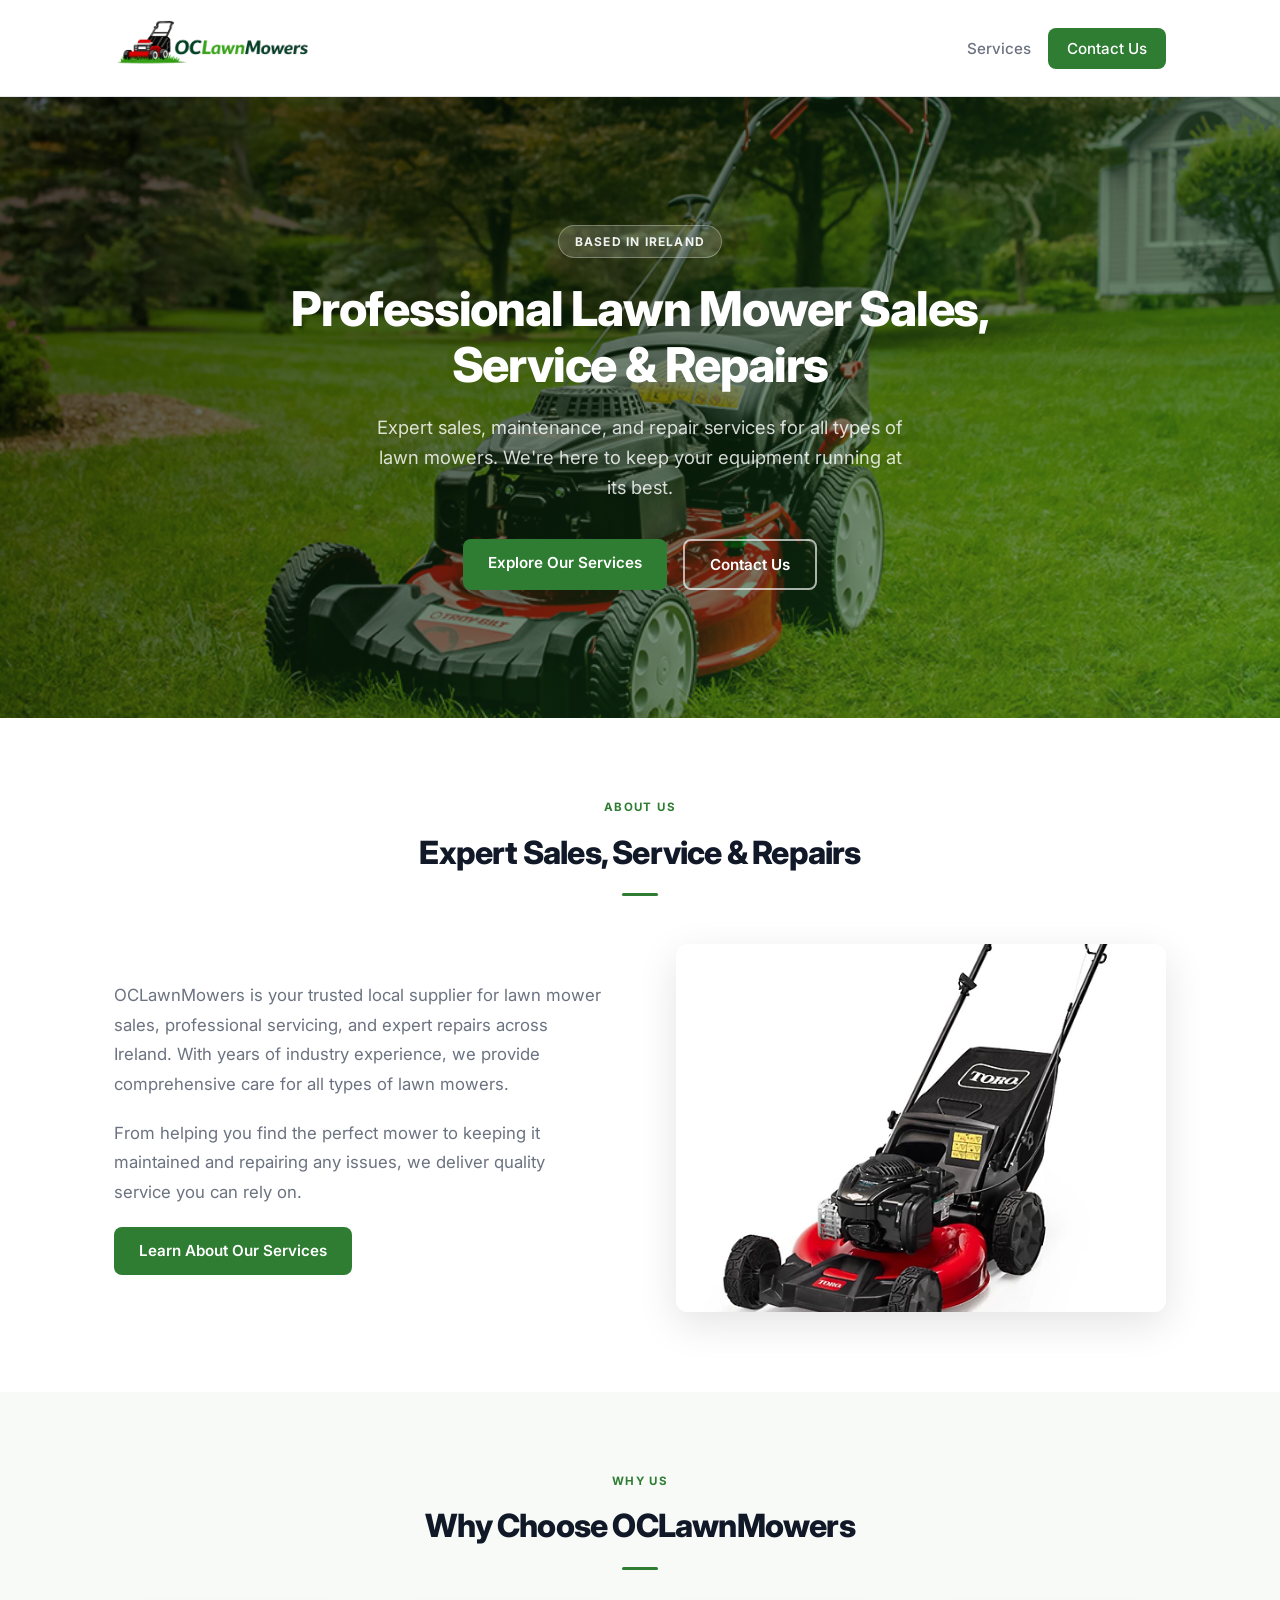
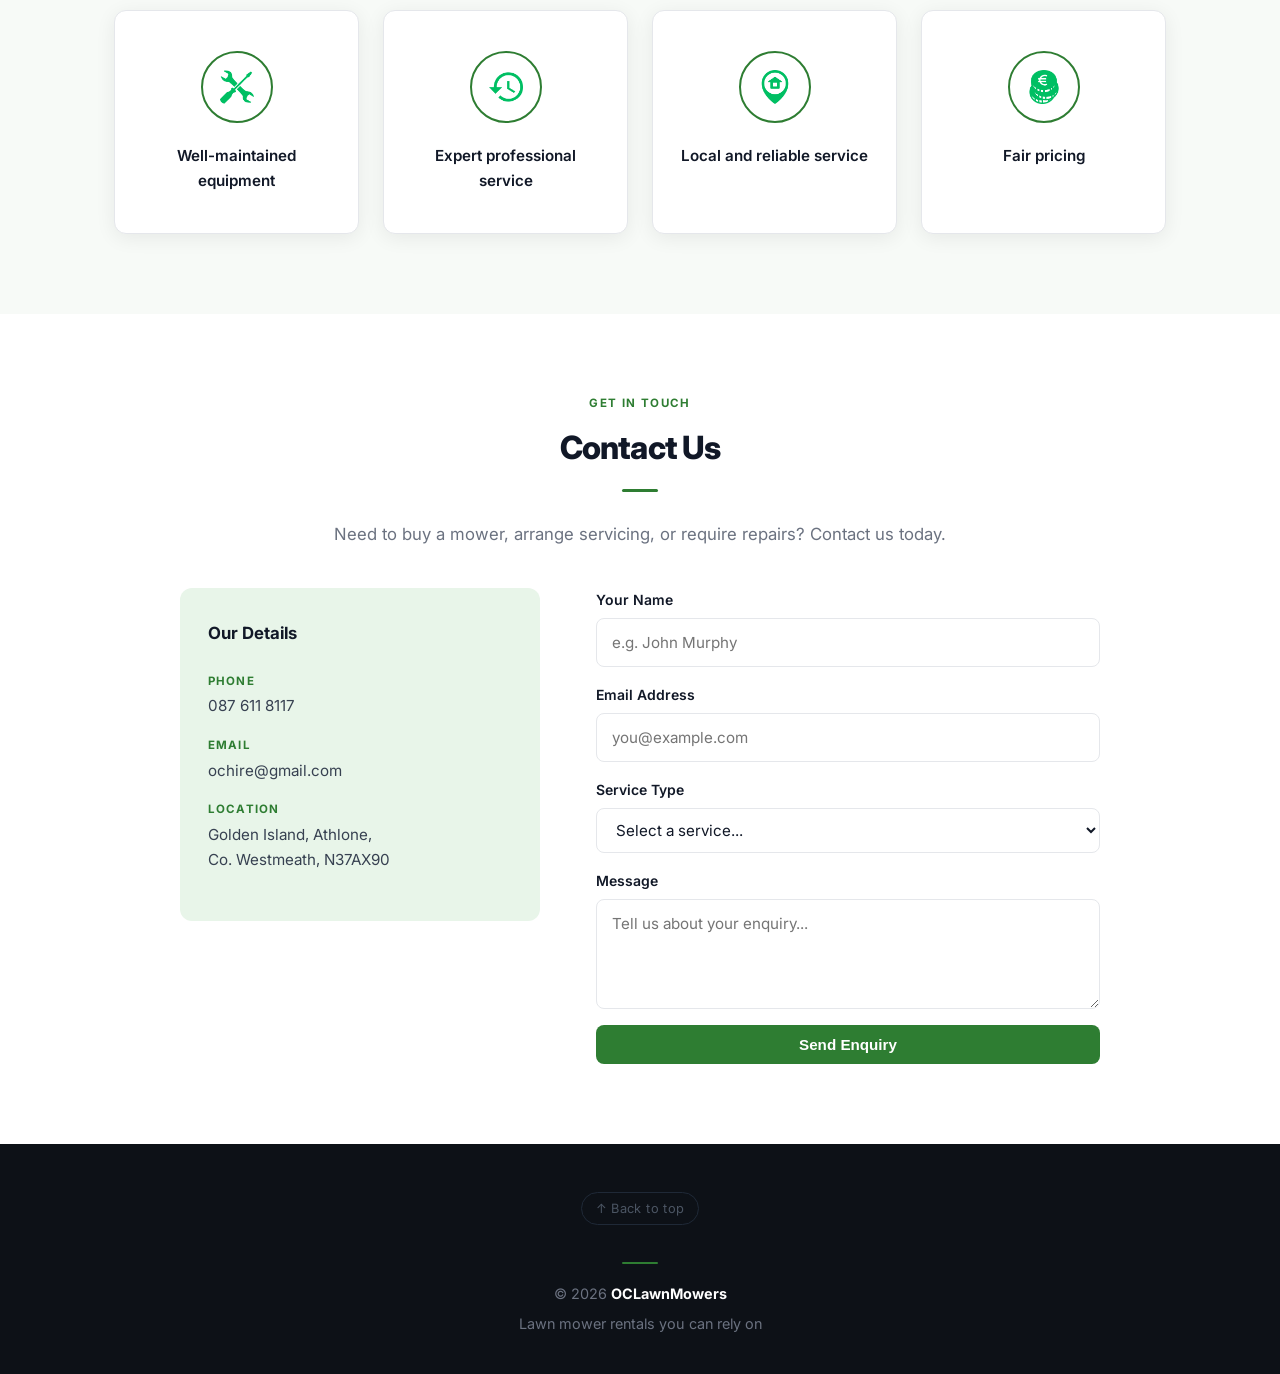
==== index.html @ 397d9eee "Add favicon, fix tab titles, real contact details, Formspree form integration" ====
<!DOCTYPE html>
<html lang="en">
  <head>
    <meta charset="UTF-8" />
    <meta name="viewport" content="width=device-width, initial-scale=1.0" />
    <title>OC Lawn Mowers | Sales, Service & Repairs</title>
    <link rel="icon" type="image/png" href="images/tab_logo.png" />
    <link rel="preconnect" href="https://fonts.googleapis.com" />
    <link rel="preconnect" href="https://fonts.gstatic.com" crossorigin />
    <link href="https://fonts.googleapis.com/css2?family=Inter:wght@400;500;600;700;800&display=swap" rel="stylesheet" />
    <link rel="stylesheet" href="style.css" />
  </head>
  <body>
    <!-- NAV -->
    <nav class="top-nav">
      <div class="nav-container">
        <div class="logo">
          <a href="index.html"><img src="images/logo.png" alt="OCLawnMowers" /></a>
        </div>
        <div class="nav-links">
          <a href="services.html">Services</a>
          <a href="#contact" class="btn nav-btn">Contact Us</a>
        </div>
        <button class="hamburger" aria-label="Toggle menu">
          <span></span>
          <span></span>
          <span></span>
        </button>
      </div>
    </nav>

    <!-- HERO -->
    <header class="hero">
      <div class="hero-content">
        <span class="hero-badge">Based in Ireland</span>
        <h1>Professional Lawn Mower Sales, Service & Repairs</h1>
        <p>
          Expert sales, maintenance, and repair services for all types of lawn mowers.
          We're here to keep your equipment running at its best.
        </p>
        <div class="hero-actions">
          <a href="services.html" class="btn primary">Explore Our Services</a>
          <a href="#contact" class="btn secondary">Contact Us</a>
        </div>
      </div>
    </header>

    <!-- ABOUT -->
    <section class="section">
      <span class="section-label">About Us</span>
      <h2>Expert Sales, Service & Repairs</h2>
      <div class="section-divider"></div>
      <div class="about-inner">
        <div class="about-text">
          <p>
            OCLawnMowers is your trusted local supplier for lawn mower sales, professional servicing, and expert repairs across Ireland. With years of industry experience, we provide comprehensive care for all types of lawn mowers.
          </p>
          <p>
            From helping you find the perfect mower to keeping it maintained and repairing any issues, we deliver quality service you can rely on.
          </p>
          <a href="services.html" class="btn primary">Learn About Our Services</a>
        </div>
        <div class="about-image">
          <img src="images/2.jpg" alt="Lawn mower equipment" />
        </div>
      </div>
    </section>

    <!-- WHY -->
    <div class="bg-light">
      <section class="section">
        <span class="section-label">Why Us</span>
        <h2>Why Choose OCLawnMowers</h2>
        <div class="section-divider"></div>

        <div class="grid why-grid">
          <div class="card why-card">
            <div class="why-icon-wrap">
              <img src="images/1.png" alt="Well-maintained equipment" />
            </div>
            <p>Well-maintained equipment</p>
          </div>

          <div class="card why-card">
            <div class="why-icon-wrap">
              <img src="images/2.png" alt="Expert service" />
            </div>
            <p>Expert professional service</p>
          </div>

          <div class="card why-card">
            <div class="why-icon-wrap">
              <img src="images/3.png" alt="Local service" />
            </div>
            <p>Local and reliable service</p>
          </div>

          <div class="card why-card">
            <div class="why-icon-wrap">
              <img src="images/4.png" alt="Fair pricing" />
            </div>
            <p>Fair pricing</p>
          </div>
        </div>
      </section>
    </div>

    <!-- CONTACT -->
    <section class="section" id="contact">
      <span class="section-label">Get In Touch</span>
      <h2>Contact Us</h2>
      <div class="section-divider"></div>
      <p class="section-text">
        Need to buy a mower, arrange servicing, or require repairs? Contact us today.
      </p>

      <div class="contact-grid">
        <div class="contact-info-block">
          <h3>Our Details</h3>
          <div class="contact-info-item">
            <strong>Phone</strong>
            <span><a href="tel:0876118117" style="color:inherit;text-decoration:none;">087 611 8117</a></span>
          </div>
          <div class="contact-info-item">
            <strong>Email</strong>
            <span><a href="mailto:ochire@gmail.com" style="color:inherit;text-decoration:none;">ochire@gmail.com</a></span>
          </div>
          <div class="contact-info-item">
            <strong>Location</strong>
            <span>Golden Island, Athlone,<br>Co. Westmeath, N37AX90</span>
          </div>
        </div>

        <form class="contact-form" action="https://formspree.io/f/mqenpzbr" method="post">
          <div class="form-group">
            <label for="name">Your Name</label>
            <input type="text" id="name" name="name" placeholder="e.g. John Murphy" required />
          </div>
          <div class="form-group">
            <label for="email">Email Address</label>
            <input type="email" id="email" name="email" placeholder="you@example.com" required />
          </div>
          <div class="form-group">
            <label for="service">Service Type</label>
            <select id="service" name="service">
              <option value="">Select a service...</option>
              <option>Equipment Sales</option>
              <option>Professional Servicing</option>
              <option>Repairs</option>
            </select>
          </div>
          <div class="form-group">
            <label for="message">Message</label>
            <textarea id="message" name="message" placeholder="Tell us about your enquiry..."></textarea>
          </div>
          <button type="submit" class="btn primary">Send Enquiry</button>
        </form>
      </div>
    </section>

    <!-- FOOTER -->
    <footer class="footer">
      <a href="#" class="footer-top-link">↑ Back to top</a>
      <div class="footer-divider"></div>
      <p>© 2026 <strong>OCLawnMowers</strong></p>
      <p>Lawn mower rentals you can rely on</p>
    </footer>

    <script src="script.js"></script>
  </body>
</html>
---- style.css ----
/* =========================
   RESET & BASE
========================= */
* {
  margin: 0;
  padding: 0;
  box-sizing: border-box;
}

html {
  scroll-behavior: smooth;
}

body {
  font-family: 'Inter', system-ui, -apple-system, BlinkMacSystemFont,
    "Segoe UI", Roboto, Helvetica, Arial, sans-serif;
  color: #374151;
  line-height: 1.65;
  background: #ffffff;
  -webkit-font-smoothing: antialiased;
}

/* =========================
   VARIABLES
========================= */
:root {
  --green: #2e7d32;
  --green-dark: #1b5e20;
  --green-light: #e8f5e9;
  --dark: #111827;
  --body: #374151;
  --gray: #6b7280;
  --light: #f7faf7;
  --border: #e5e7eb;
  --radius: 12px;
  --shadow: 0 4px 20px rgba(0, 0, 0, 0.07);
  --shadow-lg: 0 12px 40px rgba(0, 0, 0, 0.11);
}

/* =========================
   NAVIGATION
========================= */
.top-nav {
  background: rgba(255, 255, 255, 0.96);
  backdrop-filter: blur(8px);
  -webkit-backdrop-filter: blur(8px);
  border-bottom: 1px solid var(--border);
  position: sticky;
  top: 0;
  z-index: 100;
}

.nav-container {
  max-width: 1100px;
  margin: auto;
  padding: 0.9rem 1.5rem;
  display: flex;
  justify-content: space-between;
  align-items: center;
  position: relative;
}

.logo {
  font-size: 1.2rem;
  font-weight: 700;
  color: var(--dark);
}

.logo img {
  height: 58px;
  width: auto;
}

.nav-links {
  display: flex;
  align-items: center;
  gap: 0.25rem;
}

.nav-links a {
  text-decoration: none;
  color: var(--gray);
  font-weight: 500;
  font-size: 0.95rem;
  padding: 0.4rem 0.8rem;
  border-radius: 6px;
  transition: color 0.2s, background 0.2s;
}

.nav-links a:not(.nav-btn):hover {
  color: var(--dark);
  background: var(--light);
}

.nav-links a.nav-btn {
  color: #ffffff;
  background: var(--green);
  padding: 0.5rem 1.2rem;
  border-radius: 8px;
}

.nav-links a.nav-btn:hover {
  background: var(--green-dark);
  color: #ffffff;
  transform: translateY(-1px);
  box-shadow: 0 4px 14px rgba(46, 125, 50, 0.3);
}

/* =========================
   BUTTONS
========================= */
.btn {
  padding: 0.7rem 1.55rem;
  border-radius: 8px;
  font-weight: 600;
  font-size: 0.95rem;
  text-decoration: none;
  display: inline-block;
  border: none;
  cursor: pointer;
  transition: background 0.2s ease, transform 0.15s ease, box-shadow 0.2s ease;
}

.btn.primary {
  background: var(--green);
  color: #ffffff;
}

.btn.secondary {
  background: transparent;
  color: #ffffff;
  border: 2px solid rgba(255, 255, 255, 0.65);
}

.nav-btn {
  background: var(--green);
  color: #ffffff;
}

.btn.primary:hover,
.nav-btn:hover {
  background: var(--green-dark);
  transform: translateY(-1px);
  box-shadow: 0 4px 16px rgba(46, 125, 50, 0.35);
}

.btn.secondary:hover {
  background: rgba(255, 255, 255, 0.12);
  border-color: #ffffff;
  transform: translateY(-1px);
}

/* =========================
   HERO
========================= */
.hero {
  background: linear-gradient(135deg, rgba(0, 0, 0, 0.65) 0%, rgba(27, 94, 32, 0.52) 100%),
    url("images/1.jpg") center / cover no-repeat;
  color: #ffffff;
  padding: 8rem 1.5rem;
}

.hero-content {
  max-width: 740px;
  margin: auto;
  text-align: center;
}

.hero-badge {
  display: inline-block;
  background: rgba(255, 255, 255, 0.14);
  border: 1px solid rgba(255, 255, 255, 0.3);
  color: rgba(255, 255, 255, 0.92);
  font-size: 0.75rem;
  font-weight: 700;
  letter-spacing: 0.1em;
  text-transform: uppercase;
  padding: 0.35rem 1rem;
  border-radius: 100px;
  margin-bottom: 1.4rem;
}

.hero h1 {
  font-size: 3rem;
  font-weight: 800;
  line-height: 1.18;
  margin-bottom: 1.1rem;
  letter-spacing: -0.025em;
}

.hero p {
  font-size: 1.15rem;
  margin-bottom: 2.25rem;
  color: rgba(255, 255, 255, 0.82);
  max-width: 540px;
  margin-left: auto;
  margin-right: auto;
}

.hero-actions {
  display: flex;
  justify-content: center;
  gap: 1rem;
  flex-wrap: wrap;
}

/* =========================
   SECTIONS
========================= */
.section {
  padding: 5rem 1.5rem;
  max-width: 1100px;
  margin: auto;
}

.section h2 {
  text-align: center;
  font-size: 2rem;
  font-weight: 800;
  color: var(--dark);
  margin-bottom: 0;
  letter-spacing: -0.025em;
}

.section-label {
  display: block;
  text-align: center;
  font-size: 0.72rem;
  font-weight: 700;
  letter-spacing: 0.12em;
  text-transform: uppercase;
  color: var(--green);
  margin-bottom: 0.6rem;
}

.section-divider {
  width: 36px;
  height: 3px;
  background: var(--green);
  border-radius: 2px;
  margin: 0.85rem auto 1.75rem;
}

.section-text {
  max-width: 620px;
  margin: 0 auto;
  text-align: center;
  color: var(--gray);
  font-size: 1.05rem;
  line-height: 1.7;
}

/* =========================
   ABOUT SECTION
========================= */
.about-inner {
  display: grid;
  grid-template-columns: 1fr 1fr;
  gap: 4.5rem;
  align-items: center;
  margin-top: 3rem;
}

.about-text p {
  color: var(--gray);
  font-size: 1.05rem;
  margin-bottom: 1.25rem;
  line-height: 1.75;
}

.about-image img {
  width: 100%;
  border-radius: var(--radius);
  display: block;
  box-shadow: var(--shadow-lg);
  aspect-ratio: 4 / 3;
  object-fit: cover;
}

/* =========================
   GRID & CARDS
========================= */
.grid {
  display: grid;
  grid-template-columns: repeat(auto-fit, minmax(240px, 1fr));
  gap: 1.5rem;
  margin-top: 2rem;
}

.card {
  background: #ffffff;
  padding: 1.75rem;
  border-radius: var(--radius);
  box-shadow: var(--shadow);
  border: 1px solid var(--border);
}

.card h3 {
  margin-bottom: 0.5rem;
  color: var(--dark);
  font-weight: 700;
}

/* =========================
   WHY CHOOSE CARDS
========================= */
.why-grid {
  margin-top: 2.5rem;
}

.why-card {
  text-align: center;
  padding: 2.5rem 1.5rem;
  transition: transform 0.25s ease, box-shadow 0.25s ease;
}

.why-icon-wrap {
  width: 72px;
  height: 72px;
  background: transparent;
  border: 2px solid var(--green);
  border-radius: 50%;
  display: flex;
  align-items: center;
  justify-content: center;
  margin: 0 auto 1.25rem;
}

.why-card img {
  width: 34px;
  height: 34px;
}

.why-card p {
  font-weight: 600;
  color: var(--dark);
  font-size: 0.95rem;
}

.why-card:hover {
  transform: translateY(-6px);
  box-shadow: var(--shadow-lg);
}

/* =========================
   FEATURES LIST
========================= */
.features {
  max-width: 600px;
  margin: auto;
  list-style: none;
}

.features li {
  text-align: center;
  padding: 0.5rem 0;
}

/* =========================
   CONTACT
========================= */
.contact {
  text-align: center;
  color: var(--gray);
}

.contact p {
  margin-bottom: 0.5rem;
}

/* =========================
   FOOTER
========================= */
.footer {
  background: #0d1117;
  color: #6b7280;
  text-align: center;
  padding: 3rem 1.5rem 2rem;
  font-size: 0.9rem;
}

.footer strong {
  color: #ffffff;
}

.footer p {
  margin-bottom: 0.4rem;
}

.footer-divider {
  width: 36px;
  height: 2px;
  background: var(--green);
  border-radius: 2px;
  margin: 1.1rem auto;
}

/* =========================
   RENTALS PAGE
========================= */
.page-header {
  text-align: center;
  padding: 5.5rem 1.5rem;
  background: linear-gradient(135deg, rgba(0, 0, 0, 0.65) 0%, rgba(27, 94, 32, 0.52) 100%),
    url("images/1.jpg") center / cover no-repeat;
  color: #ffffff;
}

.page-header .hero-badge {
  margin-bottom: 1.1rem;
}

.page-header h1 {
  font-size: 2.6rem;
  font-weight: 800;
  margin-bottom: 0.65rem;
  color: #ffffff;
  letter-spacing: -0.025em;
}

.page-header p {
  color: rgba(255, 255, 255, 0.8);
  font-size: 1.05rem;
}

.filter-bar {
  display: flex;
  justify-content: center;
  gap: 0.6rem;
  padding: 2rem 1.5rem;
  flex-wrap: wrap;
}

.filter-bar button {
  padding: 0.45rem 1.1rem;
  border: 1.5px solid var(--border);
  background: #ffffff;
  border-radius: 100px;
  font-weight: 600;
  font-size: 0.875rem;
  cursor: pointer;
  color: var(--gray);
  transition: all 0.2s;
  font-family: inherit;
}

.filter-bar button:hover {
  border-color: var(--green);
  color: var(--green);
  background: var(--green-light);
}

.rentals-grid {
  grid-template-columns: repeat(auto-fill, minmax(260px, 1fr));
}

.rental-card {
  display: flex;
  flex-direction: column;
  padding: 0;
  overflow: hidden;
  transition: transform 0.25s ease, box-shadow 0.25s ease;
}

.rental-card:hover {
  transform: translateY(-5px);
  box-shadow: var(--shadow-lg);
}

.rental-card img {
  width: 100%;
  aspect-ratio: 4 / 3;
  object-fit: cover;
  display: block;
}

.rental-card-body {
  padding: 1.25rem 1.5rem 1.5rem;
  display: flex;
  flex-direction: column;
  flex: 1;
}

.rental-card h3 {
  font-size: 1.05rem;
  margin-bottom: 0.3rem;
}

.rental-card-desc {
  color: var(--gray);
  font-size: 0.9rem;
  margin-bottom: 0.75rem;
  flex: 1;
}

.rental-price {
  font-weight: 700;
  font-size: 1.1rem;
  color: var(--green);
  margin-bottom: 1rem;
}

.btn.full {
  width: 100%;
  text-align: center;
}

/* =========================
   BACKGROUND WRAPPERS
========================= */
.bg-light {
  background: var(--light);
}

/* =========================
   CONTACT FORM
========================= */
.contact-grid {
  display: grid;
  grid-template-columns: 1fr 1.4fr;
  gap: 3.5rem;
  max-width: 920px;
  margin: 2.5rem auto 0;
  text-align: left;
  align-items: start;
}

.contact-info-block {
  background: var(--green-light);
  border-radius: var(--radius);
  padding: 2rem 1.75rem;
}

.contact-info-block h3 {
  color: var(--dark);
  font-size: 1.05rem;
  font-weight: 700;
  margin-bottom: 1.5rem;
}

.contact-info-item {
  display: flex;
  flex-direction: column;
  margin-bottom: 1.1rem;
}

.contact-info-item strong {
  font-size: 0.72rem;
  text-transform: uppercase;
  letter-spacing: 0.1em;
  color: var(--green);
  font-weight: 700;
  margin-bottom: 0.15rem;
}

.contact-info-item span {
  color: var(--body);
  font-size: 0.95rem;
}

.contact-form {
  display: flex;
  flex-direction: column;
  gap: 1rem;
}

.form-group {
  display: flex;
  flex-direction: column;
  gap: 0.4rem;
}

.form-group label {
  font-weight: 600;
  font-size: 0.875rem;
  color: var(--dark);
}

.form-group input,
.form-group textarea,
.form-group select {
  padding: 0.7rem 0.95rem;
  border: 1.5px solid var(--border);
  border-radius: 8px;
  font: inherit;
  font-size: 0.95rem;
  outline: none;
  transition: border-color 0.2s, box-shadow 0.2s;
  background: #fff;
  color: var(--dark);
}

.form-group input:focus,
.form-group textarea:focus,
.form-group select:focus {
  border-color: var(--green);
  box-shadow: 0 0 0 3px rgba(46, 125, 50, 0.12);
}

.form-group textarea {
  resize: vertical;
  min-height: 110px;
}

/* =========================
   HAMBURGER MENU
========================= */
.hamburger {
  display: none;
  flex-direction: column;
  justify-content: center;
  gap: 5px;
  cursor: pointer;
  background: none;
  border: none;
  padding: 0.4rem;
}

.hamburger span {
  display: block;
  width: 24px;
  height: 2px;
  background: var(--dark);
  border-radius: 2px;
  transition: all 0.3s ease;
}

.hamburger.open span:nth-child(1) {
  transform: translateY(7px) rotate(45deg);
}

.hamburger.open span:nth-child(2) {
  opacity: 0;
}

.hamburger.open span:nth-child(3) {
  transform: translateY(-7px) rotate(-45deg);
}

/* =========================
   FOOTER TOP LINK
========================= */
.footer-top-link {
  display: inline-block;
  margin-bottom: 1.25rem;
  color: #4b5563;
  text-decoration: none;
  font-size: 0.8rem;
  transition: color 0.2s, border-color 0.2s;
  border: 1px solid #1f2937;
  padding: 0.3rem 0.85rem;
  border-radius: 100px;
  letter-spacing: 0.03em;
}

.footer-top-link:hover {
  color: #ffffff;
  border-color: #374151;
}

/* =========================
   RESPONSIVE
========================= */
@media (max-width: 900px) {
  .about-inner {
    grid-template-columns: 1fr;
    gap: 2.5rem;
  }

  .about-image {
    order: -1;
  }
}

@media (max-width: 768px) {
  .hero {
    padding: 5rem 1.25rem;
  }

  .hero h1 {
    font-size: 2.1rem;
  }

  .section {
    padding: 3.5rem 1.25rem;
  }

  .section h2 {
    font-size: 1.7rem;
  }

  .hamburger {
    display: flex;
  }

  .nav-links {
    display: none;
    position: absolute;
    top: 100%;
    left: 0;
    right: 0;
    background: #ffffff;
    padding: 1rem 1.5rem;
    flex-direction: column;
    align-items: flex-start;
    gap: 0.35rem;
    border-bottom: 1px solid var(--border);
    box-shadow: 0 8px 24px rgba(0, 0, 0, 0.08);
  }

  .nav-links a {
    width: 100%;
  }

  .nav-links.open {
    display: flex;
  }

  .contact-grid {
    grid-template-columns: 1fr;
    gap: 2rem;
  }

  .page-header h1 {
    font-size: 2rem;
  }

  .page-header {
    padding: 4rem 1.25rem;
  }
}

/* =========================
   SCROLL ANIMATIONS
========================= */
@keyframes fadeInUp {
  from {
    opacity: 0;
    transform: translateY(40px);
  }
  to {
    opacity: 1;
    transform: translateY(0);
  }
}

.scroll-fade {
  opacity: 0;
  transform: translateY(40px);
  transition: opacity 0.7s cubic-bezier(0.25, 0.46, 0.45, 0.94), transform 0.7s cubic-bezier(0.25, 0.46, 0.45, 0.94);
}

.scroll-fade.visible {
  opacity: 1;
  transform: translateY(0);
}
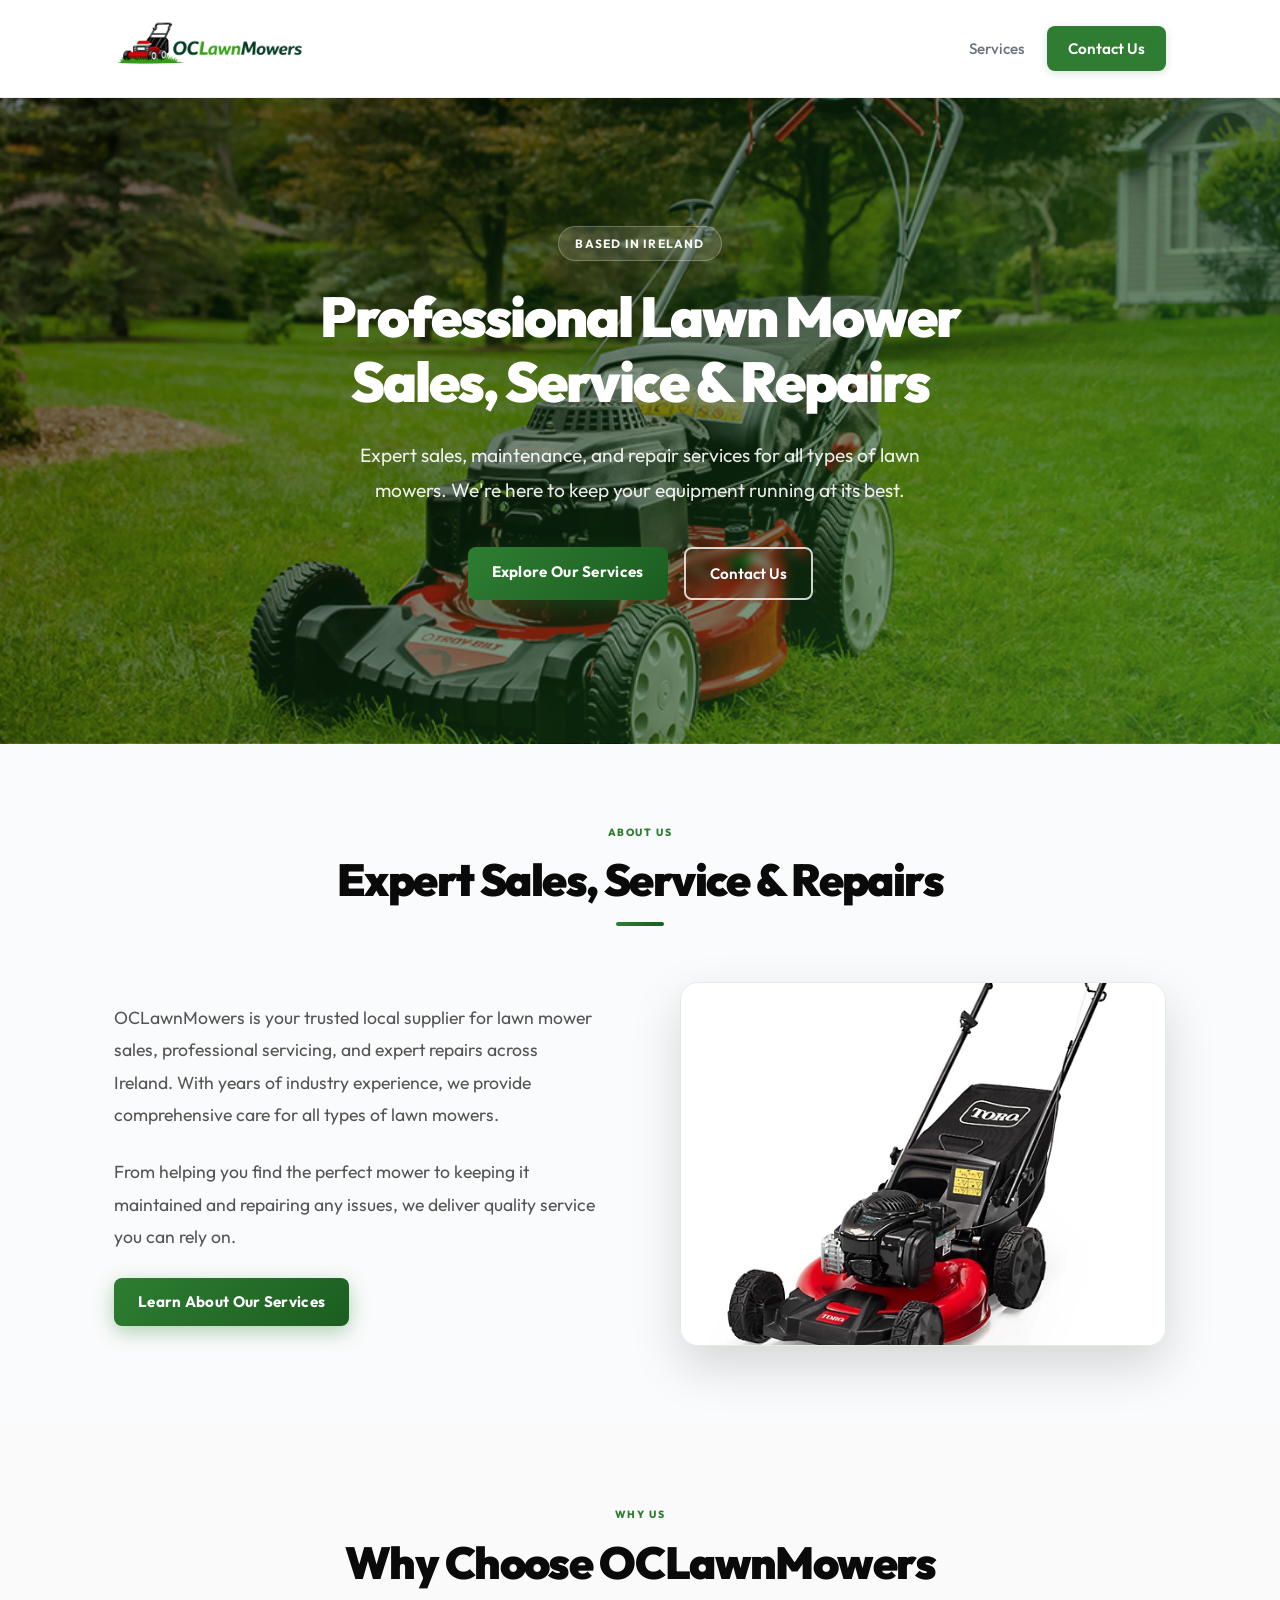
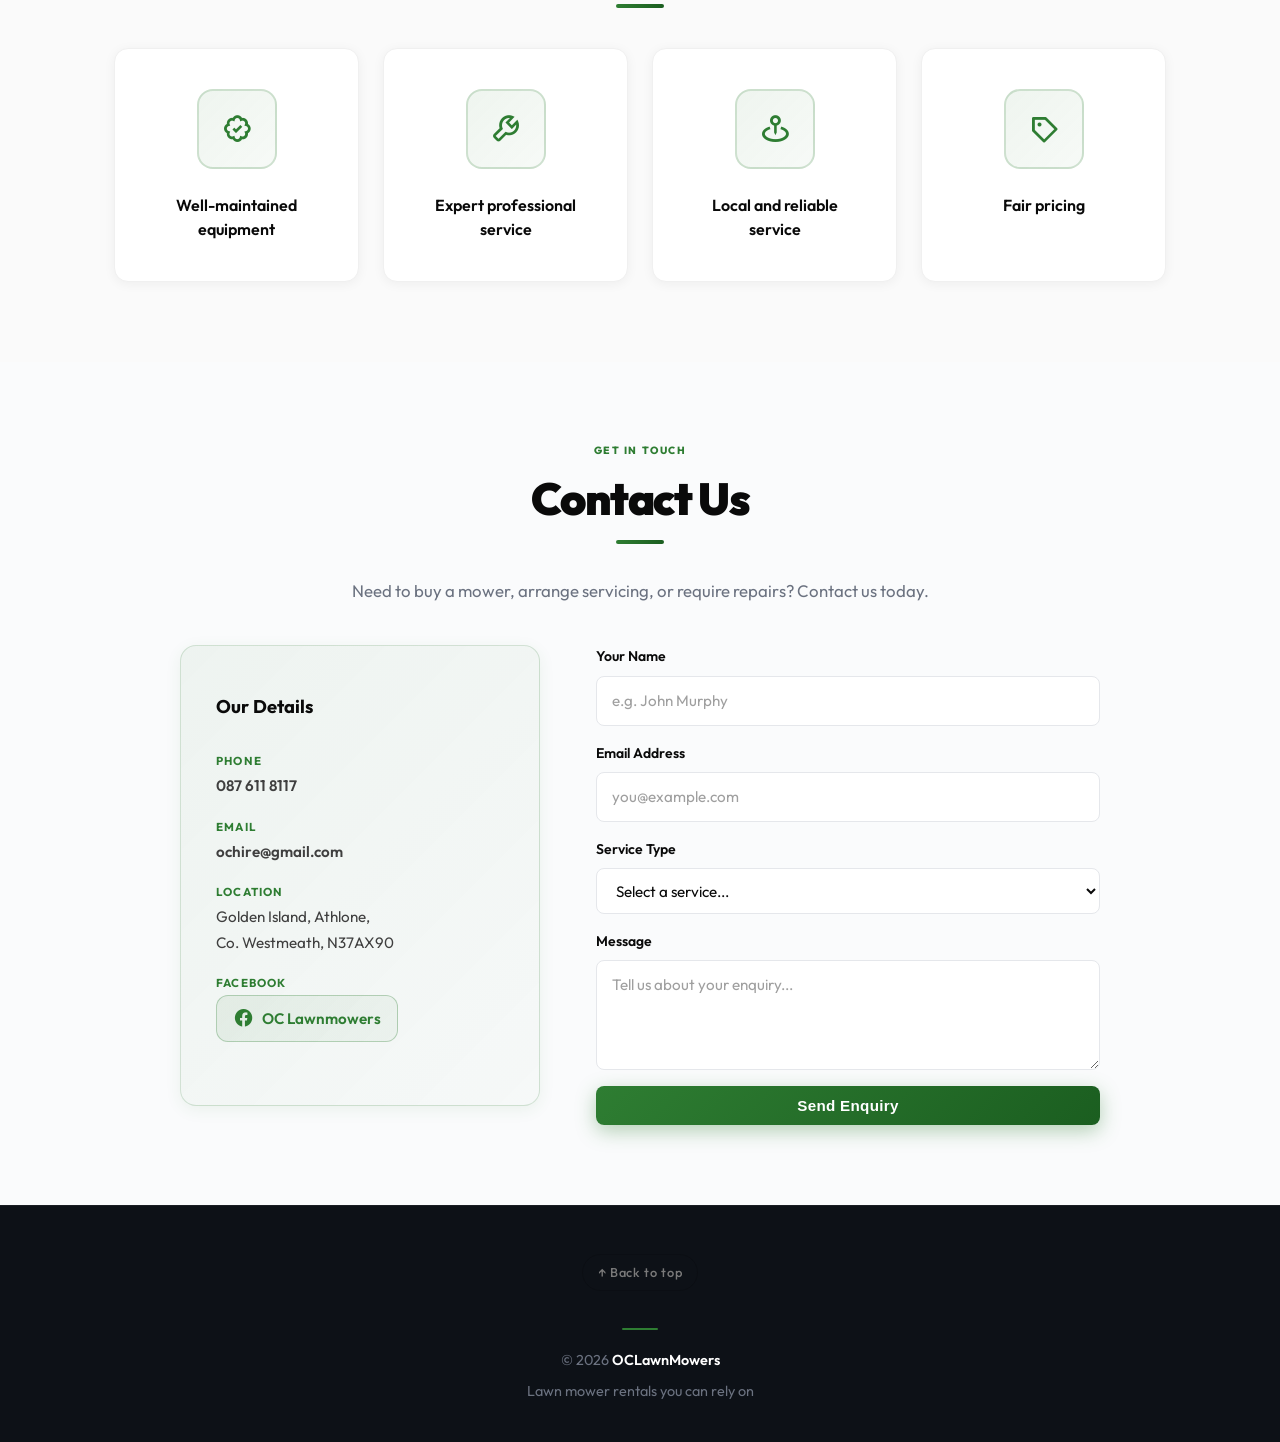
==== commit 69065207: "Integrated Taste Skill and fixed UI" ====
--- a/index.html
+++ b/index.html
@@ -7,8 +7,9 @@
     <link rel="icon" type="image/png" href="images/tab_logo.png" />
     <link rel="preconnect" href="https://fonts.googleapis.com" />
     <link rel="preconnect" href="https://fonts.gstatic.com" crossorigin />
-    <link href="https://fonts.googleapis.com/css2?family=Inter:wght@400;500;600;700;800&display=swap" rel="stylesheet" />
+    <link href="https://fonts.googleapis.com/css2?family=Outfit:wght@400;500;600;700;800&display=swap" rel="stylesheet" />
     <link rel="stylesheet" href="style.css" />
+    <link rel="stylesheet" href="https://unpkg.com/boxicons@2.1.4/css/boxicons.min.css" />
   </head>
   <body>
     <!-- NAV -->
@@ -76,28 +77,28 @@
         <div class="grid why-grid">
           <div class="card why-card">
             <div class="why-icon-wrap">
-              <img src="images/1.png" alt="Well-maintained equipment" />
+              <i class='bx bx-badge-check'></i>
             </div>
             <p>Well-maintained equipment</p>
           </div>
 
           <div class="card why-card">
             <div class="why-icon-wrap">
-              <img src="images/2.png" alt="Expert service" />
+              <i class='bx bx-wrench'></i>
             </div>
             <p>Expert professional service</p>
           </div>
 
           <div class="card why-card">
             <div class="why-icon-wrap">
-              <img src="images/3.png" alt="Local service" />
+              <i class='bx bx-map-pin'></i>
             </div>
             <p>Local and reliable service</p>
           </div>
 
           <div class="card why-card">
             <div class="why-icon-wrap">
-              <img src="images/4.png" alt="Fair pricing" />
+              <i class='bx bx-purchase-tag'></i>
             </div>
             <p>Fair pricing</p>
           </div>
@@ -128,6 +129,10 @@
           <div class="contact-info-item">
             <strong>Location</strong>
             <span>Golden Island, Athlone,<br>Co. Westmeath, N37AX90</span>
+          </div>
+          <div class="contact-info-item">
+            <strong>Facebook</strong>
+            <span><a href="https://www.facebook.com/p/OC-Lawnmowers-100057313306274/" target="_blank" rel="noopener noreferrer" class="social-link"><i class='bx bxl-facebook-circle'></i> OC Lawnmowers</a></span>
           </div>
         </div>
 
--- a/style.css
+++ b/style.css
@@ -12,12 +12,12 @@
 }
 
 body {
-  font-family: 'Inter', system-ui, -apple-system, BlinkMacSystemFont,
-    "Segoe UI", Roboto, Helvetica, Arial, sans-serif;
-  color: #374151;
-  line-height: 1.65;
-  background: #ffffff;
+  font-family: 'Outfit', -apple-system, BlinkMacSystemFont, 'Segoe UI', Roboto, sans-serif;
+  color: #1a1a1a;
+  line-height: 1.7;
+  background: #fafbfc;
   -webkit-font-smoothing: antialiased;
+  -moz-osx-font-smoothing: grayscale;
 }
 
 /* =========================
@@ -26,34 +26,35 @@
 :root {
   --green: #2e7d32;
   --green-dark: #1b5e20;
-  --green-light: #e8f5e9;
-  --dark: #111827;
-  --body: #374151;
+  --green-light: #f0f7f0;
+  --dark: #0a0a0a;
+  --body: #3f3f3f;
   --gray: #6b7280;
-  --light: #f7faf7;
+  --light: #fafafa;
   --border: #e5e7eb;
   --radius: 12px;
-  --shadow: 0 4px 20px rgba(0, 0, 0, 0.07);
-  --shadow-lg: 0 12px 40px rgba(0, 0, 0, 0.11);
+  --shadow: 0 2px 8px rgba(0, 0, 0, 0.05);
+  --shadow-lg: 0 8px 16px rgba(0, 0, 0, 0.08);
 }
 
 /* =========================
    NAVIGATION
 ========================= */
 .top-nav {
-  background: rgba(255, 255, 255, 0.96);
-  backdrop-filter: blur(8px);
-  -webkit-backdrop-filter: blur(8px);
-  border-bottom: 1px solid var(--border);
+  background: rgba(255, 255, 255, 0.97);
+  backdrop-filter: blur(12px);
+  -webkit-backdrop-filter: blur(12px);
+  border-bottom: 1px solid rgba(0, 0, 0, 0.06);
   position: sticky;
   top: 0;
   z-index: 100;
+  box-shadow: 0 2px 8px rgba(0, 0, 0, 0.04);
 }
 
 .nav-container {
   max-width: 1100px;
   margin: auto;
-  padding: 0.9rem 1.5rem;
+  padding: 1rem 1.5rem;
   display: flex;
   justify-content: space-between;
   align-items: center;
@@ -61,20 +62,21 @@
 }
 
 .logo {
-  font-size: 1.2rem;
-  font-weight: 700;
+  font-size: 1.15rem;
+  font-weight: 800;
   color: var(--dark);
+  letter-spacing: -0.5px;
 }
 
 .logo img {
-  height: 58px;
+  height: 56px;
   width: auto;
 }
 
 .nav-links {
   display: flex;
   align-items: center;
-  gap: 0.25rem;
+  gap: 0.5rem;
 }
 
 .nav-links a {
@@ -82,7 +84,7 @@
   color: var(--gray);
   font-weight: 500;
   font-size: 0.95rem;
-  padding: 0.4rem 0.8rem;
+  padding: 0.5rem 0.9rem;
   border-radius: 6px;
   transition: color 0.2s, background 0.2s;
 }
@@ -95,22 +97,24 @@
 .nav-links a.nav-btn {
   color: #ffffff;
   background: var(--green);
-  padding: 0.5rem 1.2rem;
+  padding: 0.6rem 1.3rem;
   border-radius: 8px;
+  font-weight: 600;
+  box-shadow: 0 2px 8px rgba(46, 125, 50, 0.2);
 }
 
 .nav-links a.nav-btn:hover {
   background: var(--green-dark);
   color: #ffffff;
   transform: translateY(-1px);
-  box-shadow: 0 4px 14px rgba(46, 125, 50, 0.3);
+  box-shadow: 0 4px 12px rgba(46, 125, 50, 0.25);
 }
 
 /* =========================
    BUTTONS
 ========================= */
 .btn {
-  padding: 0.7rem 1.55rem;
+  padding: 0.7rem 1.5rem;
   border-radius: 8px;
   font-weight: 600;
   font-size: 0.95rem;
@@ -118,18 +122,22 @@
   display: inline-block;
   border: none;
   cursor: pointer;
-  transition: background 0.2s ease, transform 0.15s ease, box-shadow 0.2s ease;
+  transition: all 0.2s ease;
 }
 
 .btn.primary {
-  background: var(--green);
-  color: #ffffff;
+  background: linear-gradient(135deg, var(--green), var(--green-dark));
+  color: #ffffff;
+  box-shadow: 0 6px 20px rgba(46, 125, 50, 0.35);
+  font-weight: 700;
+  letter-spacing: 0.3px;
 }
 
 .btn.secondary {
   background: transparent;
   color: #ffffff;
-  border: 2px solid rgba(255, 255, 255, 0.65);
+  border: 2px solid rgba(255, 255, 255, 0.8);
+  backdrop-filter: blur(4px);
 }
 
 .nav-btn {
@@ -139,13 +147,13 @@
 
 .btn.primary:hover,
 .nav-btn:hover {
-  background: var(--green-dark);
-  transform: translateY(-1px);
-  box-shadow: 0 4px 16px rgba(46, 125, 50, 0.35);
+  background: linear-gradient(135deg, #388e3c, var(--green-dark));
+  transform: translateY(-2px);
+  box-shadow: 0 8px 28px rgba(46, 125, 50, 0.4);
 }
 
 .btn.secondary:hover {
-  background: rgba(255, 255, 255, 0.12);
+  background: rgba(255, 255, 255, 0.15);
   border-color: #ffffff;
   transform: translateY(-1px);
 }
@@ -154,47 +162,58 @@
    HERO
 ========================= */
 .hero {
-  background: linear-gradient(135deg, rgba(0, 0, 0, 0.65) 0%, rgba(27, 94, 32, 0.52) 100%),
-    url("images/1.jpg") center / cover no-repeat;
-  color: #ffffff;
-  padding: 8rem 1.5rem;
+  background-color: #1b5e20;
+  background-image: linear-gradient(135deg, rgba(0, 0, 0, 0.5) 0%, rgba(27, 94, 32, 0.6) 100%),
+    url("./images/1.jpg");
+  background-size: cover;
+  background-position: center;
+  background-repeat: no-repeat;
+  color: white;
+  padding: 8rem 1.5rem 9rem;
+  position: relative;
+  min-height: 500px;
 }
 
 .hero-content {
-  max-width: 740px;
+  max-width: 760px;
   margin: auto;
   text-align: center;
+  position: relative;
+  z-index: 2;
 }
 
 .hero-badge {
   display: inline-block;
-  background: rgba(255, 255, 255, 0.14);
-  border: 1px solid rgba(255, 255, 255, 0.3);
-  color: rgba(255, 255, 255, 0.92);
+  background: rgba(255, 255, 255, 0.12);
+  border: 1px solid rgba(255, 255, 255, 0.25);
+  color: rgba(255, 255, 255, 0.95) !important;
   font-size: 0.75rem;
   font-weight: 700;
   letter-spacing: 0.1em;
   text-transform: uppercase;
-  padding: 0.35rem 1rem;
+  padding: 0.4rem 1rem;
   border-radius: 100px;
-  margin-bottom: 1.4rem;
+  margin-bottom: 1.5rem;
 }
 
 .hero h1 {
-  font-size: 3rem;
-  font-weight: 800;
-  line-height: 1.18;
-  margin-bottom: 1.1rem;
-  letter-spacing: -0.025em;
+  font-size: 3.5rem;
+  font-weight: 900;
+  line-height: 1.15;
+  margin-bottom: 1.5rem;
+  letter-spacing: -0.035em;
+  color: #ffffff !important;
 }
 
 .hero p {
-  font-size: 1.15rem;
-  margin-bottom: 2.25rem;
-  color: rgba(255, 255, 255, 0.82);
-  max-width: 540px;
+  font-size: 1.2rem;
+  margin-bottom: 2.5rem;
+  color: rgba(255, 255, 255, 0.9) !important;
+  max-width: 580px;
   margin-left: auto;
   margin-right: auto;
+  font-weight: 400;
+  line-height: 1.8;
 }
 
 .hero-actions {
@@ -215,30 +234,31 @@
 
 .section h2 {
   text-align: center;
-  font-size: 2rem;
-  font-weight: 800;
+  font-size: 2.8rem;
+  font-weight: 900;
   color: var(--dark);
-  margin-bottom: 0;
-  letter-spacing: -0.025em;
+  margin-bottom: 0.5rem;
+  letter-spacing: -0.035em;
+  line-height: 1.15;
 }
 
 .section-label {
   display: block;
   text-align: center;
-  font-size: 0.72rem;
-  font-weight: 700;
-  letter-spacing: 0.12em;
+  font-size: 0.65rem;
+  font-weight: 800;
+  letter-spacing: 0.15em;
   text-transform: uppercase;
   color: var(--green);
-  margin-bottom: 0.6rem;
+  margin-bottom: 0.8rem;
 }
 
 .section-divider {
-  width: 36px;
-  height: 3px;
-  background: var(--green);
+  width: 48px;
+  height: 4px;
+  background: linear-gradient(90deg, var(--green), var(--green-dark));
   border-radius: 2px;
-  margin: 0.85rem auto 1.75rem;
+  margin: 1rem auto 2rem;
 }
 
 .section-text {
@@ -247,7 +267,7 @@
   text-align: center;
   color: var(--gray);
   font-size: 1.05rem;
-  line-height: 1.7;
+  line-height: 1.75;
 }
 
 /* =========================
@@ -256,25 +276,33 @@
 .about-inner {
   display: grid;
   grid-template-columns: 1fr 1fr;
-  gap: 4.5rem;
+  gap: 5rem;
   align-items: center;
-  margin-top: 3rem;
+  margin-top: 3.5rem;
 }
 
 .about-text p {
-  color: var(--gray);
-  font-size: 1.05rem;
-  margin-bottom: 1.25rem;
-  line-height: 1.75;
+  color: #555;
+  font-size: 1.1rem;
+  margin-bottom: 1.5rem;
+  line-height: 1.85;
+  font-weight: 400;
 }
 
 .about-image img {
   width: 100%;
-  border-radius: var(--radius);
+  border-radius: 18px;
   display: block;
-  box-shadow: var(--shadow-lg);
+  box-shadow: 0 20px 50px rgba(0, 0, 0, 0.15);
   aspect-ratio: 4 / 3;
   object-fit: cover;
+  border: 1px solid rgba(46, 125, 50, 0.12);
+  transition: all 0.4s ease;
+}
+
+.about-image:hover img {
+  transform: scale(1.01);
+  box-shadow: 0 20px 50px rgba(46, 125, 50, 0.15);
 }
 
 /* =========================
@@ -289,57 +317,82 @@
 
 .card {
   background: #ffffff;
-  padding: 1.75rem;
-  border-radius: var(--radius);
-  box-shadow: var(--shadow);
-  border: 1px solid var(--border);
+  padding: 2rem;
+  border-radius: 14px;
+  box-shadow: 0 2px 12px rgba(0, 0, 0, 0.06);
+  border: 1px solid #f0f0f0;
+  transition: all 0.3s ease;
+}
+
+.card:hover {
+  transform: translateY(-2px);
+  box-shadow: 0 8px 24px rgba(0, 0, 0, 0.12);
+  border-color: rgba(46, 125, 50, 0.15);
 }
 
 .card h3 {
-  margin-bottom: 0.5rem;
+  margin-bottom: 0.75rem;
   color: var(--dark);
   font-weight: 700;
+  font-size: 1.1rem;
 }
 
 /* =========================
    WHY CHOOSE CARDS
 ========================= */
 .why-grid {
+  display: grid;
+  grid-template-columns: repeat(4, 1fr);
+  gap: 1.5rem;
   margin-top: 2.5rem;
 }
 
 .why-card {
   text-align: center;
-  padding: 2.5rem 1.5rem;
-  transition: transform 0.25s ease, box-shadow 0.25s ease;
+  padding: 2.5rem 2rem;
+  background: #ffffff;
+  border: 1.5px solid #f0f0f0;
+  border-radius: 14px;
+  box-shadow: 0 2px 12px rgba(0, 0, 0, 0.05);
+  transition: all 0.3s ease;
 }
 
 .why-icon-wrap {
-  width: 72px;
-  height: 72px;
-  background: transparent;
-  border: 2px solid var(--green);
-  border-radius: 50%;
+  width: 80px;
+  height: 80px;
+  background: linear-gradient(135deg, rgba(46, 125, 50, 0.08), rgba(46, 125, 50, 0.04));
+  border: 2px solid rgba(46, 125, 50, 0.2);
+  border-radius: 16px;
   display: flex;
   align-items: center;
   justify-content: center;
-  margin: 0 auto 1.25rem;
-}
-
-.why-card img {
-  width: 34px;
-  height: 34px;
+  margin: 0 auto 1.5rem;
+  transition: all 0.3s ease;
+}
+
+.why-card i {
+  font-size: 2rem;
+  color: var(--green);
+  line-height: 1;
 }
 
 .why-card p {
   font-weight: 600;
   color: var(--dark);
-  font-size: 0.95rem;
+  font-size: 1rem;
+  line-height: 1.5;
 }
 
 .why-card:hover {
   transform: translateY(-6px);
-  box-shadow: var(--shadow-lg);
+  box-shadow: 0 16px 40px rgba(46, 125, 50, 0.2);
+  border-color: rgba(46, 125, 50, 0.3);
+}
+
+.why-card:hover .why-icon-wrap {
+  background: linear-gradient(135deg, rgba(46, 125, 50, 0.2), rgba(46, 125, 50, 0.1));
+  border-color: var(--green);
+  transform: scale(1.12) rotate(2deg);
 }
 
 /* =========================
@@ -372,27 +425,30 @@
    FOOTER
 ========================= */
 .footer {
-  background: #0d1117;
-  color: #6b7280;
-  text-align: center;
-  padding: 3rem 1.5rem 2rem;
+  background: var(--dark);
+  color: #a0a0a0;
+  text-align: center;
+  padding: 4rem 1.5rem 2.5rem;
   font-size: 0.9rem;
+  border-top: 1px solid rgba(255, 255, 255, 0.05);
 }
 
 .footer strong {
-  color: #ffffff;
+  color: #e8e8e8;
+  font-weight: 600;
 }
 
 .footer p {
-  margin-bottom: 0.4rem;
+  margin-bottom: 0.5rem;
+  line-height: 1.7;
 }
 
 .footer-divider {
-  width: 36px;
+  width: 40px;
   height: 2px;
-  background: var(--green);
+  background: linear-gradient(90deg, var(--green), var(--green-dark));
   border-radius: 2px;
-  margin: 1.1rem auto;
+  margin: 1.5rem auto;
 }
 
 /* =========================
@@ -526,16 +582,18 @@
 }
 
 .contact-info-block {
-  background: var(--green-light);
-  border-radius: var(--radius);
-  padding: 2rem 1.75rem;
+  background: linear-gradient(135deg, rgba(46, 125, 50, 0.06), rgba(46, 125, 50, 0.02));
+  border-radius: 16px;
+  padding: 2.8rem 2.2rem;
+  border: 1.5px solid rgba(46, 125, 50, 0.18);
+  box-shadow: 0 4px 16px rgba(46, 125, 50, 0.08);
 }
 
 .contact-info-block h3 {
   color: var(--dark);
-  font-size: 1.05rem;
+  font-size: 1.15rem;
   font-weight: 700;
-  margin-bottom: 1.5rem;
+  margin-bottom: 1.8rem;
 }
 
 .contact-info-item {
@@ -556,6 +614,45 @@
 .contact-info-item span {
   color: var(--body);
   font-size: 0.95rem;
+}
+
+.contact-info-item a {
+  color: var(--green);
+  text-decoration: underline;
+  font-weight: 600;
+  transition: all 0.2s ease;
+}
+
+.contact-info-item a:hover {
+  color: var(--green-dark);
+  text-decoration-thickness: 2px;
+}
+
+.social-link {
+  display: inline-flex;
+  align-items: center;
+  gap: 0.5rem;
+  padding: 0.6rem 1rem;
+  background: linear-gradient(135deg, rgba(46, 125, 50, 0.08), rgba(46, 125, 50, 0.04));
+  border: 1.5px solid rgba(46, 125, 50, 0.3);
+  border-radius: 12px;
+  color: var(--green) !important;
+  text-decoration: none !important;
+  font-weight: 600;
+  transition: all 0.3s ease;
+}
+
+.social-link i {
+  font-size: 1.3rem;
+  color: var(--green);
+}
+
+.social-link:hover {
+  background: linear-gradient(135deg, rgba(46, 125, 50, 0.15), rgba(46, 125, 50, 0.08));
+  border-color: var(--green);
+  color: var(--green-dark) !important;
+  transform: translateY(-2px);
+  box-shadow: 0 4px 12px rgba(46, 125, 50, 0.2);
 }
 
 .contact-form {
@@ -590,16 +687,28 @@
   color: var(--dark);
 }
 
+.form-group input::placeholder,
+.form-group textarea::placeholder {
+  color: rgba(63, 63, 63, 0.5);
+}
+
 .form-group input:focus,
 .form-group textarea:focus,
 .form-group select:focus {
   border-color: var(--green);
-  box-shadow: 0 0 0 3px rgba(46, 125, 50, 0.12);
+  box-shadow: 0 0 0 3px rgba(46, 125, 50, 0.1);
 }
 
 .form-group textarea {
   resize: vertical;
   min-height: 110px;
+}
+
+@media (max-width: 768px) {
+  .contact-grid {
+    grid-template-columns: 1fr;
+    gap: 2rem;
+  }
 }
 
 /* =========================
@@ -613,49 +722,111 @@
   cursor: pointer;
   background: none;
   border: none;
-  padding: 0.4rem;
+  padding: 0.5rem;
+  transition: all 0.2s ease;
 }
 
 .hamburger span {
   display: block;
   width: 24px;
-  height: 2px;
+  height: 2.5px;
   background: var(--dark);
   border-radius: 2px;
   transition: all 0.3s ease;
 }
 
 .hamburger.open span:nth-child(1) {
-  transform: translateY(7px) rotate(45deg);
+  transform: translateY(8px) rotate(45deg);
 }
 
 .hamburger.open span:nth-child(2) {
   opacity: 0;
+  transform: translateX(-8px);
 }
 
 .hamburger.open span:nth-child(3) {
-  transform: translateY(-7px) rotate(-45deg);
-}
-
-/* =========================
-   FOOTER TOP LINK
-========================= */
+  transform: translateY(-8px) rotate(-45deg);
+}
+
+/* =========================
+   FOOTER
+========================= */
+.footer {
+  background: #0d1117;
+  color: #6b7280;
+  text-align: center;
+  padding: 3rem 1.5rem 2rem;
+  font-size: 0.9rem;
+}
+
+.footer strong {
+  color: #ffffff;
+}
+
+.footer p {
+  margin-bottom: 0.4rem;
+}
+
+.footer-divider {
+  width: 36px;
+  height: 2px;
+  background: var(--green);
+  border-radius: 2px;
+  margin: 1.1rem auto;
+}
+
 .footer-top-link {
   display: inline-block;
   margin-bottom: 1.25rem;
-  color: #4b5563;
+  color: #7a7a7a;
   text-decoration: none;
   font-size: 0.8rem;
-  transition: color 0.2s, border-color 0.2s;
-  border: 1px solid #1f2937;
-  padding: 0.3rem 0.85rem;
+  transition: all 0.2s ease;
+  border: 1px solid rgba(0, 0, 0, 0.15);
+  padding: 0.4rem 0.9rem;
   border-radius: 100px;
-  letter-spacing: 0.03em;
+  letter-spacing: 0.05em;
+  font-weight: 500;
 }
 
 .footer-top-link:hover {
   color: #ffffff;
-  border-color: #374151;
+  border-color: var(--green);
+  background: var(--green);
+}
+
+/* =========================
+   PAGE HEADER (Rentals/Services)
+========================= */
+.page-header {
+  text-align: center;
+  padding: 5rem 1.5rem 6rem;
+  background-color: #1b5e20;
+  background-image: linear-gradient(135deg, rgba(0, 0, 0, 0.5) 0%, rgba(27, 94, 32, 0.6) 100%),
+    url("./images/1.jpg");
+  background-size: cover;
+  background-position: center;
+  background-repeat: no-repeat;
+  color: #ffffff;
+  position: relative;
+}
+
+.page-header .hero-badge {
+  margin-bottom: 1.2rem;
+}
+
+.page-header h1 {
+  font-size: 2.4rem;
+  font-weight: 800;
+  margin-bottom: 0.8rem;
+  color: #ffffff;
+  letter-spacing: -0.02em;
+  line-height: 1.2;
+}
+
+.page-header p {
+  color: rgba(255, 255, 255, 0.85);
+  font-size: 1rem;
 }
 
 /* =========================
@@ -674,11 +845,16 @@
 
 @media (max-width: 768px) {
   .hero {
-    padding: 5rem 1.25rem;
+    padding: 5rem 1.25rem 5.5rem;
   }
 
   .hero h1 {
-    font-size: 2.1rem;
+    font-size: 2rem;
+    line-height: 1.3;
+  }
+
+  .hero p {
+    font-size: 1rem;
   }
 
   .section {
@@ -686,7 +862,7 @@
   }
 
   .section h2 {
-    font-size: 1.7rem;
+    font-size: 1.6rem;
   }
 
   .hamburger {
@@ -699,55 +875,47 @@
     top: 100%;
     left: 0;
     right: 0;
-    background: #ffffff;
-    padding: 1rem 1.5rem;
+    background: rgba(255, 255, 255, 0.98);
+    backdrop-filter: blur(8px);
+    padding: 1.5rem;
     flex-direction: column;
-    align-items: flex-start;
-    gap: 0.35rem;
+    align-items: stretch;
+    gap: 0.5rem;
     border-bottom: 1px solid var(--border);
-    box-shadow: 0 8px 24px rgba(0, 0, 0, 0.08);
+    box-shadow: 0 4px 12px rgba(0, 0, 0, 0.08);
+    z-index: 99;
   }
 
   .nav-links a {
     width: 100%;
+    padding: 0.6rem 0.8rem;
   }
 
   .nav-links.open {
     display: flex;
   }
 
-  .contact-grid {
-    grid-template-columns: 1fr;
-    gap: 2rem;
-  }
-
-  .page-header h1 {
-    font-size: 2rem;
-  }
-
   .page-header {
     padding: 4rem 1.25rem;
   }
+
+  .page-header h1 {
+    font-size: 1.8rem;
+  }
+
+  .why-grid {
+    grid-template-columns: repeat(2, 1fr);
+    gap: 1rem;
+  }
 }
 
 /* =========================
    SCROLL ANIMATIONS
 ========================= */
-@keyframes fadeInUp {
-  from {
-    opacity: 0;
-    transform: translateY(40px);
-  }
-  to {
-    opacity: 1;
-    transform: translateY(0);
-  }
-}
-
 .scroll-fade {
   opacity: 0;
-  transform: translateY(40px);
-  transition: opacity 0.7s cubic-bezier(0.25, 0.46, 0.45, 0.94), transform 0.7s cubic-bezier(0.25, 0.46, 0.45, 0.94);
+  transform: translateY(20px);
+  transition: opacity 0.5s ease, transform 0.5s ease;
 }
 
 .scroll-fade.visible {
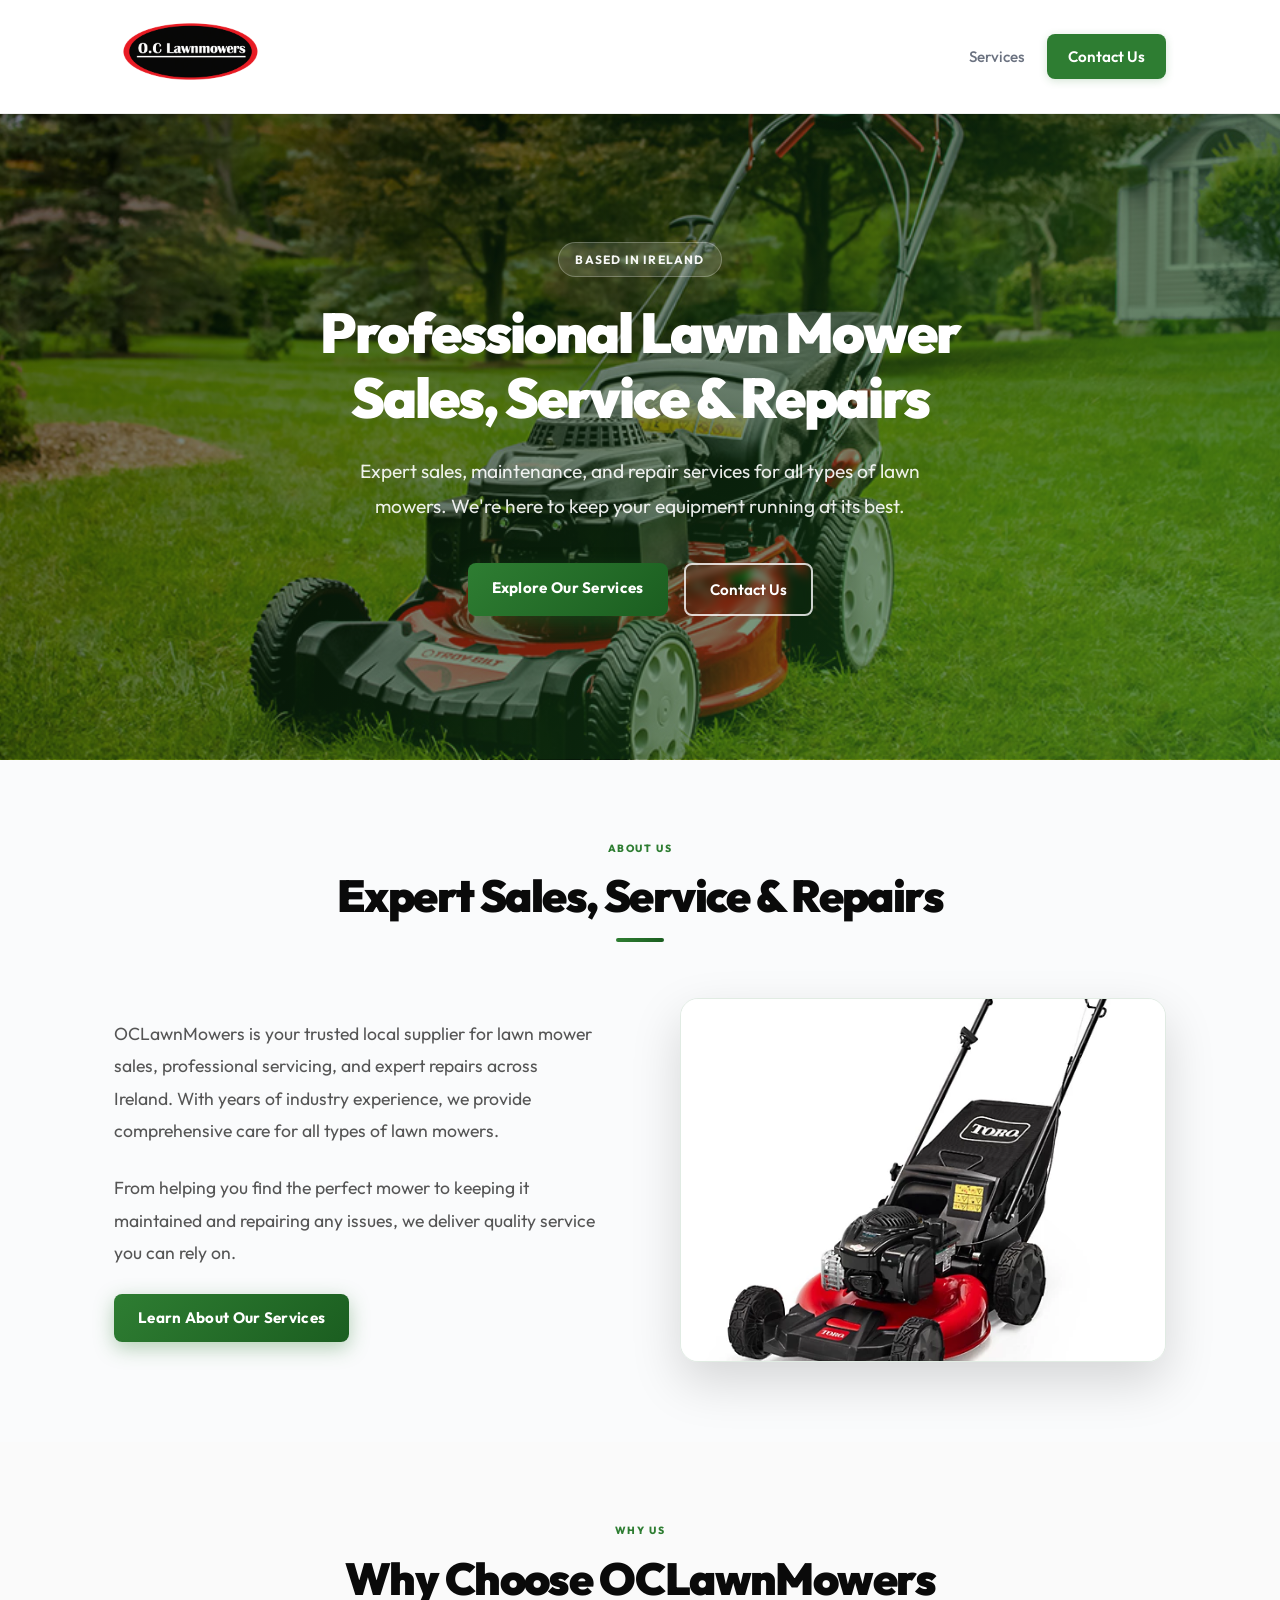
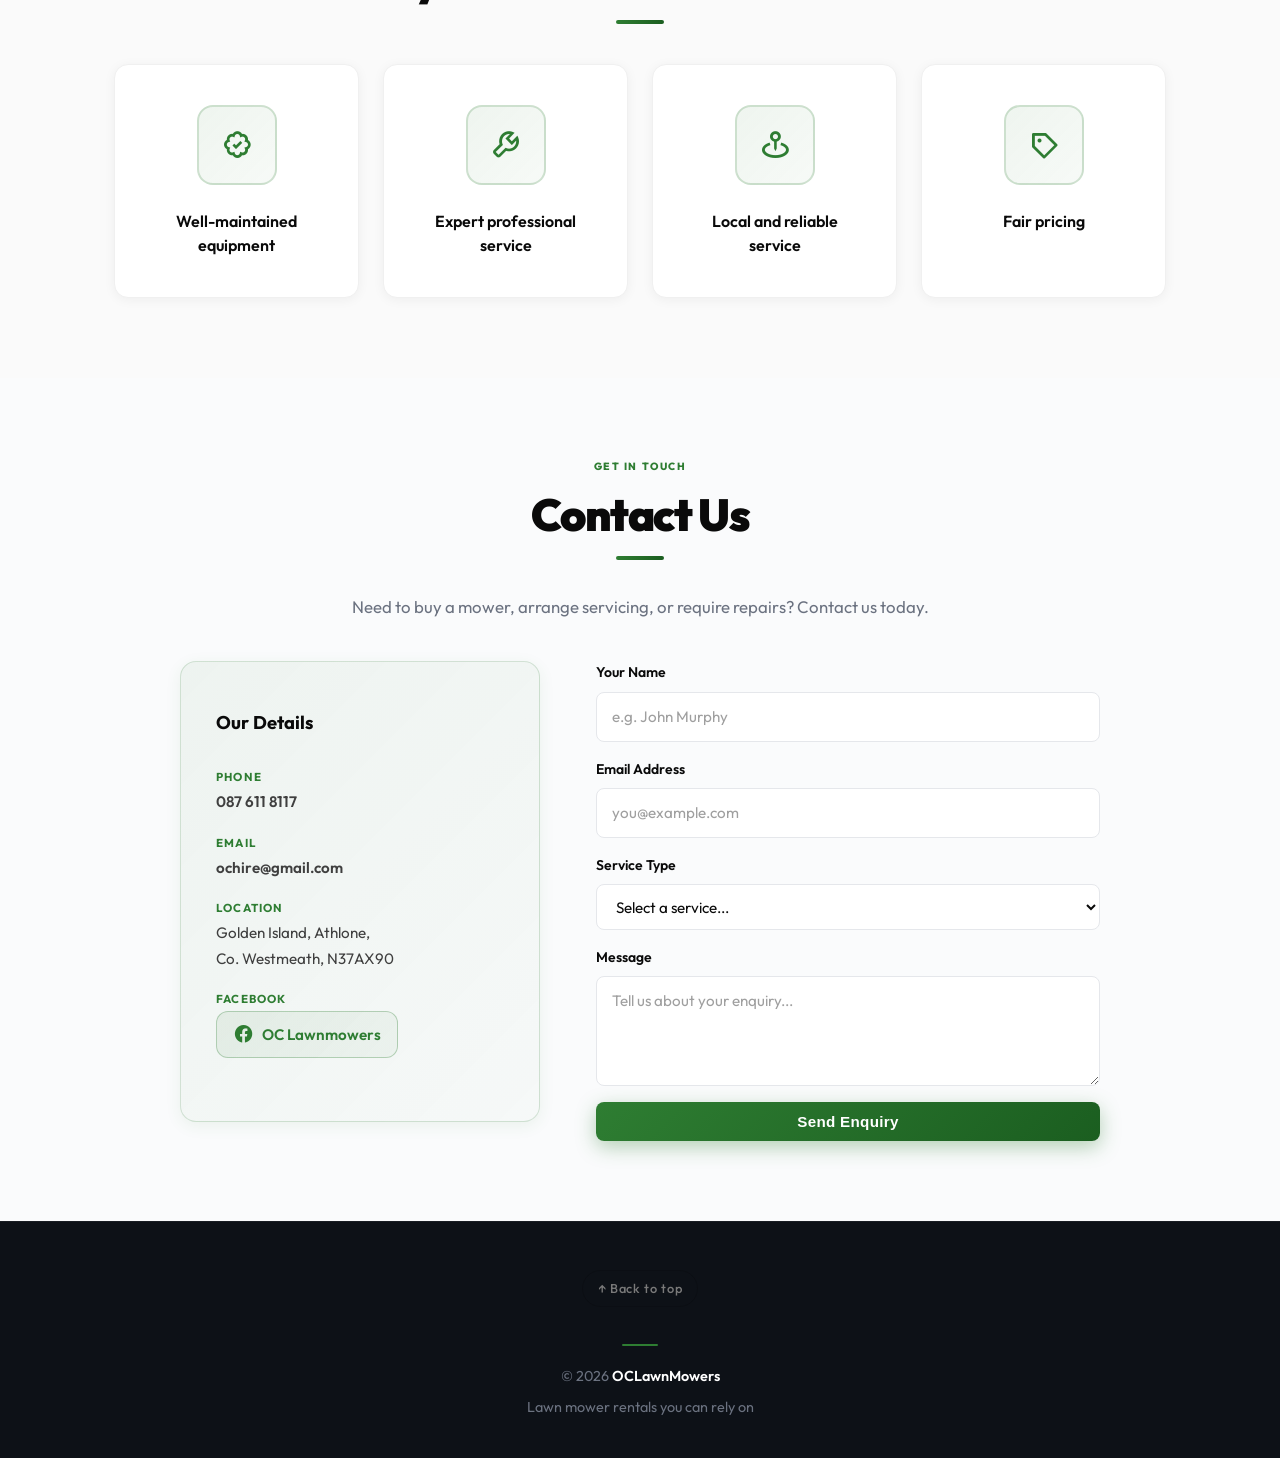
==== commit 086ec19c: "Added new logo" ====
--- a/index.html
+++ b/index.html
@@ -16,7 +16,7 @@
     <nav class="top-nav">
       <div class="nav-container">
         <div class="logo">
-          <a href="index.html"><img src="images/logo.png" alt="OCLawnMowers" /></a>
+          <a href="index.html"><img src="images/logo2.png" alt="OCLawnMowers" /></a>
         </div>
         <div class="nav-links">
           <a href="services.html">Services</a>
--- a/style.css
+++ b/style.css
@@ -69,7 +69,7 @@
 }
 
 .logo img {
-  height: 56px;
+  height: 72px;
   width: auto;
 }
 
@@ -891,6 +891,10 @@
     padding: 0.6rem 0.8rem;
   }
 
+  .logo img {
+    height: 58px;
+  }
+
   .nav-links.open {
     display: flex;
   }
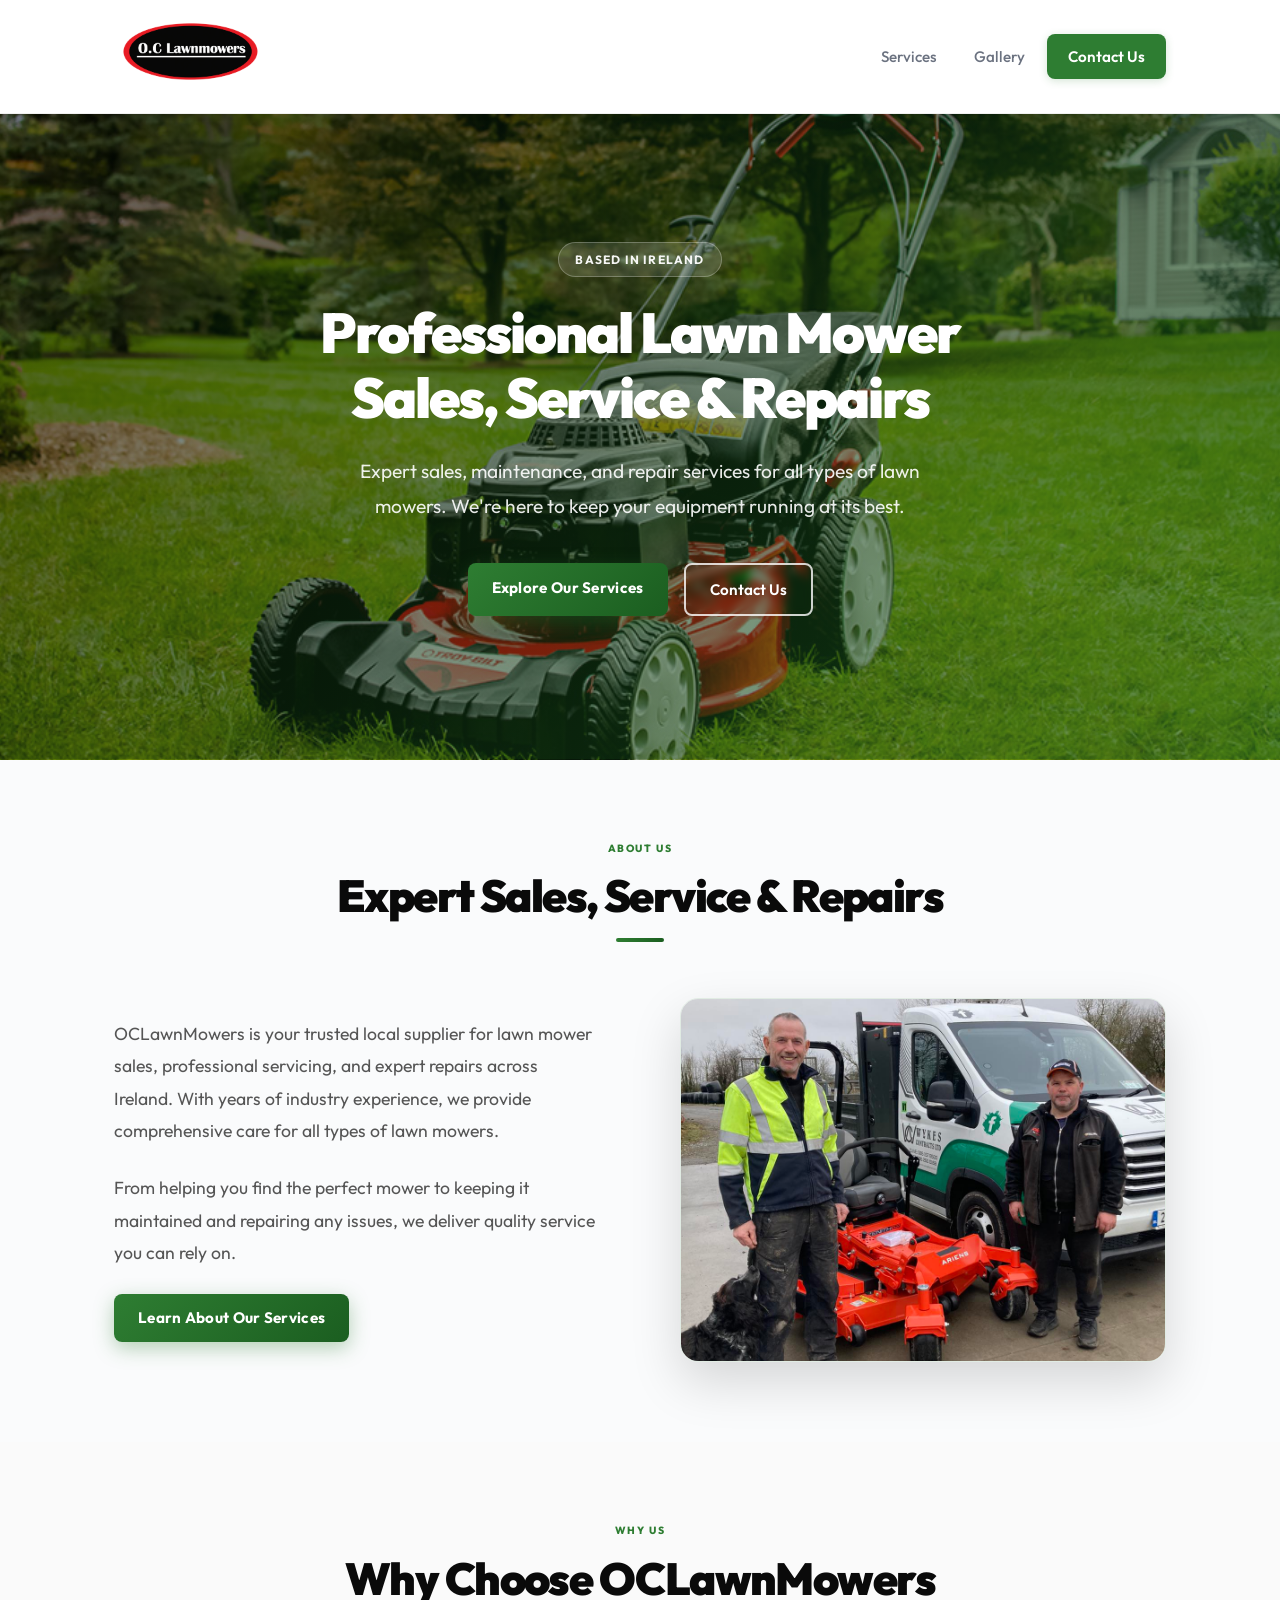
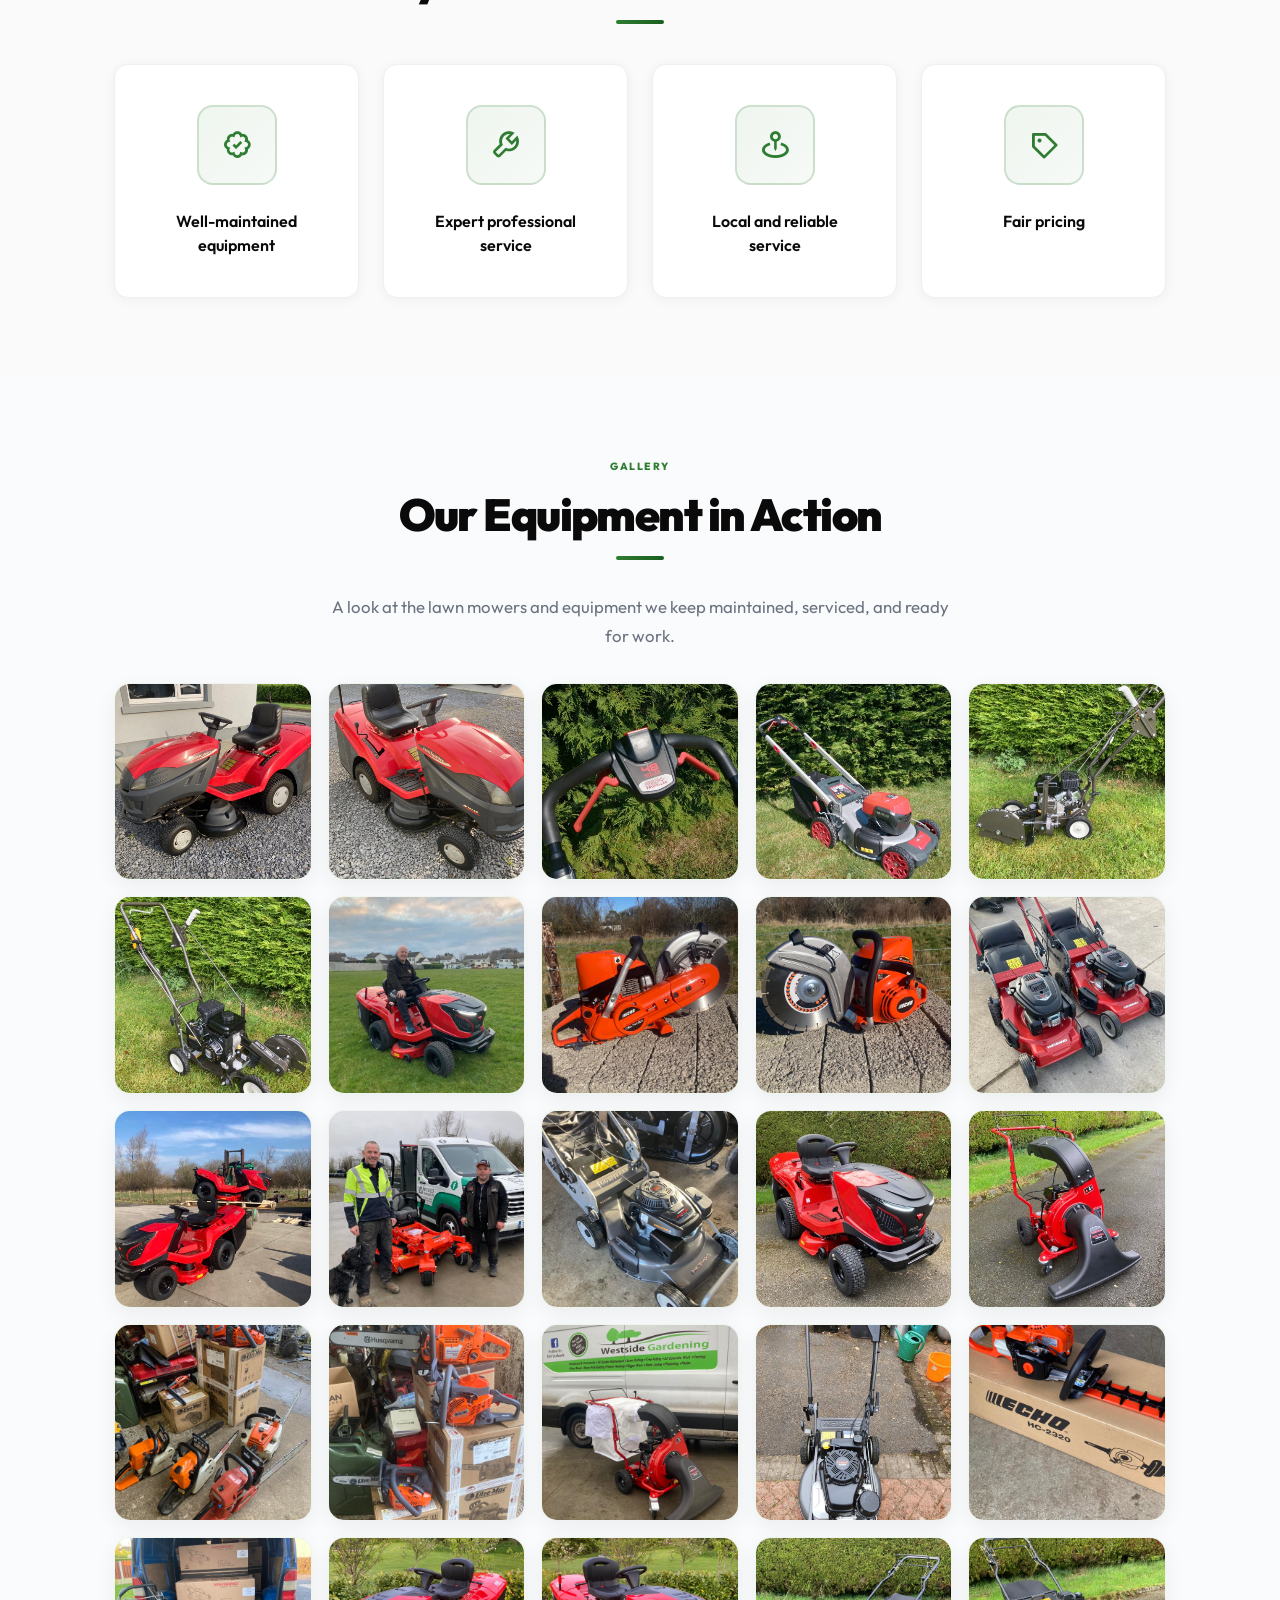
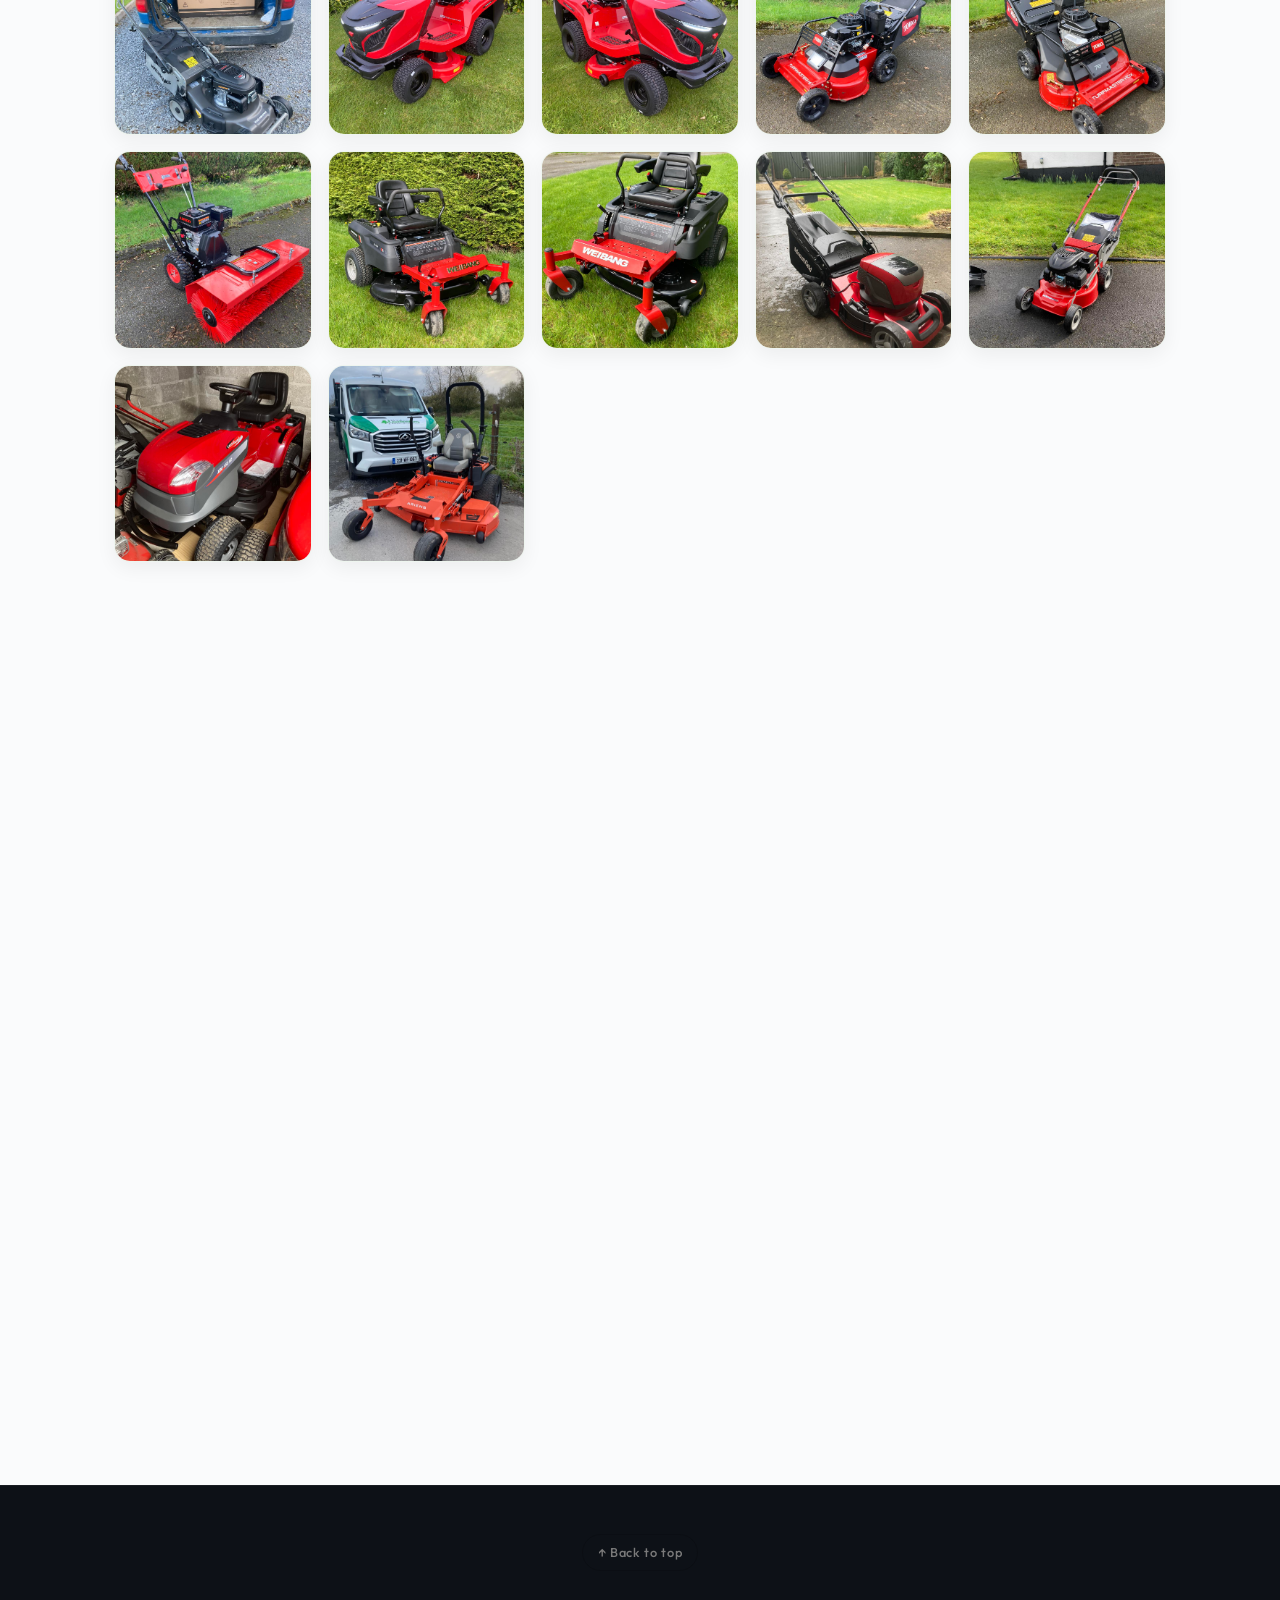
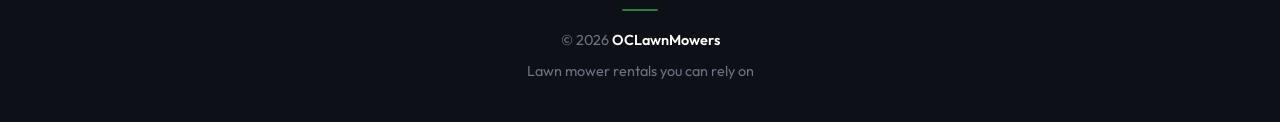
==== commit c6c73a59: "Fixed inconsistency" ====
--- a/index.html
+++ b/index.html
@@ -20,6 +20,7 @@
         </div>
         <div class="nav-links">
           <a href="services.html">Services</a>
+          <a href="#gallery">Gallery</a>
           <a href="#contact" class="btn nav-btn">Contact Us</a>
         </div>
         <button class="hamburger" aria-label="Toggle menu">
@@ -62,7 +63,7 @@
           <a href="services.html" class="btn primary">Learn About Our Services</a>
         </div>
         <div class="about-image">
-          <img src="images/2.jpg" alt="Lawn mower equipment" />
+          <img src="images/gallery12.jpg" alt="Lawn mower equipment" />
         </div>
       </div>
     </section>
@@ -104,6 +105,56 @@
           </div>
         </div>
       </section>
+    </div>
+
+    <!-- GALLERY -->
+    <section class="section" id="gallery">
+      <span class="section-label">Gallery</span>
+      <h2>Our Equipment in Action</h2>
+      <div class="section-divider"></div>
+      <p class="section-text">
+        A look at the lawn mowers and equipment we keep maintained, serviced, and ready for work.
+      </p>
+
+      <div class="gallery-grid">
+        <figure class="gallery-item"><img src="images/gallery1.jpg" alt="Lawn mower gallery image 1" loading="lazy" /></figure>
+        <figure class="gallery-item"><img src="images/gallery2.jpg" alt="Lawn mower gallery image 2" loading="lazy" /></figure>
+        <figure class="gallery-item"><img src="images/gallery3.jpg" alt="Lawn mower gallery image 3" loading="lazy" /></figure>
+        <figure class="gallery-item"><img src="images/gallery4.jpg" alt="Lawn mower gallery image 4" loading="lazy" /></figure>
+        <figure class="gallery-item"><img src="images/gallery5.jpg" alt="Lawn mower gallery image 5" loading="lazy" /></figure>
+        <figure class="gallery-item"><img src="images/gallery6.jpg" alt="Lawn mower gallery image 6" loading="lazy" /></figure>
+        <figure class="gallery-item"><img src="images/gallery7.jpg" alt="Lawn mower gallery image 7" loading="lazy" /></figure>
+        <figure class="gallery-item"><img src="images/gallery8.jpg" alt="Lawn mower gallery image 8" loading="lazy" /></figure>
+        <figure class="gallery-item"><img src="images/gallery9.jpg" alt="Lawn mower gallery image 9" loading="lazy" /></figure>
+        <figure class="gallery-item"><img src="images/gallery10.jpg" alt="Lawn mower gallery image 10" loading="lazy" /></figure>
+        <figure class="gallery-item"><img src="images/gallery11.jpg" alt="Lawn mower gallery image 11" loading="lazy" /></figure>
+        <figure class="gallery-item"><img src="images/gallery12.jpg" alt="Lawn mower gallery image 12" loading="lazy" /></figure>
+        <figure class="gallery-item"><img src="images/gallery13.jpg" alt="Lawn mower gallery image 13" loading="lazy" /></figure>
+        <figure class="gallery-item"><img src="images/gallery14.jpg" alt="Lawn mower gallery image 14" loading="lazy" /></figure>
+        <figure class="gallery-item"><img src="images/gallery15.jpg" alt="Lawn mower gallery image 15" loading="lazy" /></figure>
+        <figure class="gallery-item"><img src="images/gallery16.jpg" alt="Lawn mower gallery image 16" loading="lazy" /></figure>
+        <figure class="gallery-item"><img src="images/gallery17.jpg" alt="Lawn mower gallery image 17" loading="lazy" /></figure>
+        <figure class="gallery-item"><img src="images/gallery18.jpg" alt="Lawn mower gallery image 18" loading="lazy" /></figure>
+        <figure class="gallery-item"><img src="images/gallery19.jpg" alt="Lawn mower gallery image 19" loading="lazy" /></figure>
+        <figure class="gallery-item"><img src="images/gallery20.jpg" alt="Lawn mower gallery image 20" loading="lazy" /></figure>
+        <figure class="gallery-item"><img src="images/gallery21.jpg" alt="Lawn mower gallery image 21" loading="lazy" /></figure>
+        <figure class="gallery-item"><img src="images/gallery22.jpg" alt="Lawn mower gallery image 22" loading="lazy" /></figure>
+        <figure class="gallery-item"><img src="images/gallery23.jpg" alt="Lawn mower gallery image 23" loading="lazy" /></figure>
+        <figure class="gallery-item"><img src="images/gallery24.jpg" alt="Lawn mower gallery image 24" loading="lazy" /></figure>
+        <figure class="gallery-item"><img src="images/gallery25.jpg" alt="Lawn mower gallery image 25" loading="lazy" /></figure>
+        <figure class="gallery-item"><img src="images/gallery26.jpg" alt="Lawn mower gallery image 26" loading="lazy" /></figure>
+        <figure class="gallery-item"><img src="images/gallery27.jpg" alt="Lawn mower gallery image 27" loading="lazy" /></figure>
+        <figure class="gallery-item"><img src="images/gallery28.jpg" alt="Lawn mower gallery image 28" loading="lazy" /></figure>
+        <figure class="gallery-item"><img src="images/gallery29.jpg" alt="Lawn mower gallery image 29" loading="lazy" /></figure>
+        <figure class="gallery-item"><img src="images/gallery30.jpg" alt="Lawn mower gallery image 30" loading="lazy" /></figure>
+        <figure class="gallery-item"><img src="images/gallery31.jpg" alt="Lawn mower gallery image 31" loading="lazy" /></figure>
+        <figure class="gallery-item"><img src="images/gallery32.jpg" alt="Lawn mower gallery image 32" loading="lazy" /></figure>
+      </div>
+    </section>
+
+    <div class="lightbox" aria-hidden="true" role="dialog" aria-label="Gallery image preview">
+      <button class="lightbox-close" type="button" aria-label="Close image preview">&times;</button>
+      <img class="lightbox-image" src="" alt="" />
     </div>
 
     <!-- CONTACT -->
--- a/style.css
+++ b/style.css
@@ -396,6 +396,99 @@
 }
 
 /* =========================
+   GALLERY
+========================= */
+.gallery-grid {
+  display: grid;
+  grid-template-columns: repeat(auto-fit, minmax(180px, 1fr));
+  gap: 1rem;
+  margin-top: 2rem;
+}
+
+.gallery-item {
+  margin: 0;
+  border-radius: 16px;
+  overflow: hidden;
+  background: #ffffff;
+  border: 1px solid rgba(46, 125, 50, 0.08);
+  box-shadow: 0 6px 20px rgba(0, 0, 0, 0.06);
+  aspect-ratio: 1 / 1;
+}
+
+.gallery-item {
+  cursor: zoom-in;
+}
+
+.gallery-item img {
+  width: 100%;
+  height: 100%;
+  object-fit: cover;
+  display: block;
+  transition: transform 0.35s ease, filter 0.35s ease;
+}
+
+.gallery-item:hover img {
+  transform: scale(1.05);
+  filter: saturate(1.05) contrast(1.02);
+}
+
+.lightbox {
+  position: fixed;
+  inset: 0;
+  background: rgba(10, 10, 10, 0.9);
+  display: flex;
+  align-items: center;
+  justify-content: center;
+  padding: 1.5rem;
+  opacity: 0;
+  visibility: hidden;
+  pointer-events: none;
+  transition: opacity 0.25s ease, visibility 0.25s ease;
+  z-index: 500;
+}
+
+.lightbox.open {
+  opacity: 1;
+  visibility: visible;
+  pointer-events: auto;
+}
+
+.lightbox-image {
+  max-width: min(1100px, 95vw);
+  max-height: 90vh;
+  width: auto;
+  height: auto;
+  border-radius: 18px;
+  box-shadow: 0 24px 80px rgba(0, 0, 0, 0.4);
+  transform: scale(0.96);
+  transition: transform 0.25s ease;
+}
+
+.lightbox.open .lightbox-image {
+  transform: scale(1);
+}
+
+.lightbox-close {
+  position: absolute;
+  top: 1rem;
+  right: 1rem;
+  width: 44px;
+  height: 44px;
+  border-radius: 999px;
+  border: 1px solid rgba(255, 255, 255, 0.2);
+  background: rgba(255, 255, 255, 0.1);
+  color: #ffffff;
+  font-size: 2rem;
+  line-height: 1;
+  cursor: pointer;
+  transition: all 0.2s ease;
+}
+
+.lightbox-close:hover {
+  background: rgba(255, 255, 255, 0.18);
+}
+
+/* =========================
    FEATURES LIST
 ========================= */
 .features {
@@ -458,7 +551,7 @@
   text-align: center;
   padding: 5.5rem 1.5rem;
   background: linear-gradient(135deg, rgba(0, 0, 0, 0.65) 0%, rgba(27, 94, 32, 0.52) 100%),
-    url("images/1.jpg") center / cover no-repeat;
+    url("images/gallery23.jpg") center / cover no-repeat;
   color: #ffffff;
 }
 
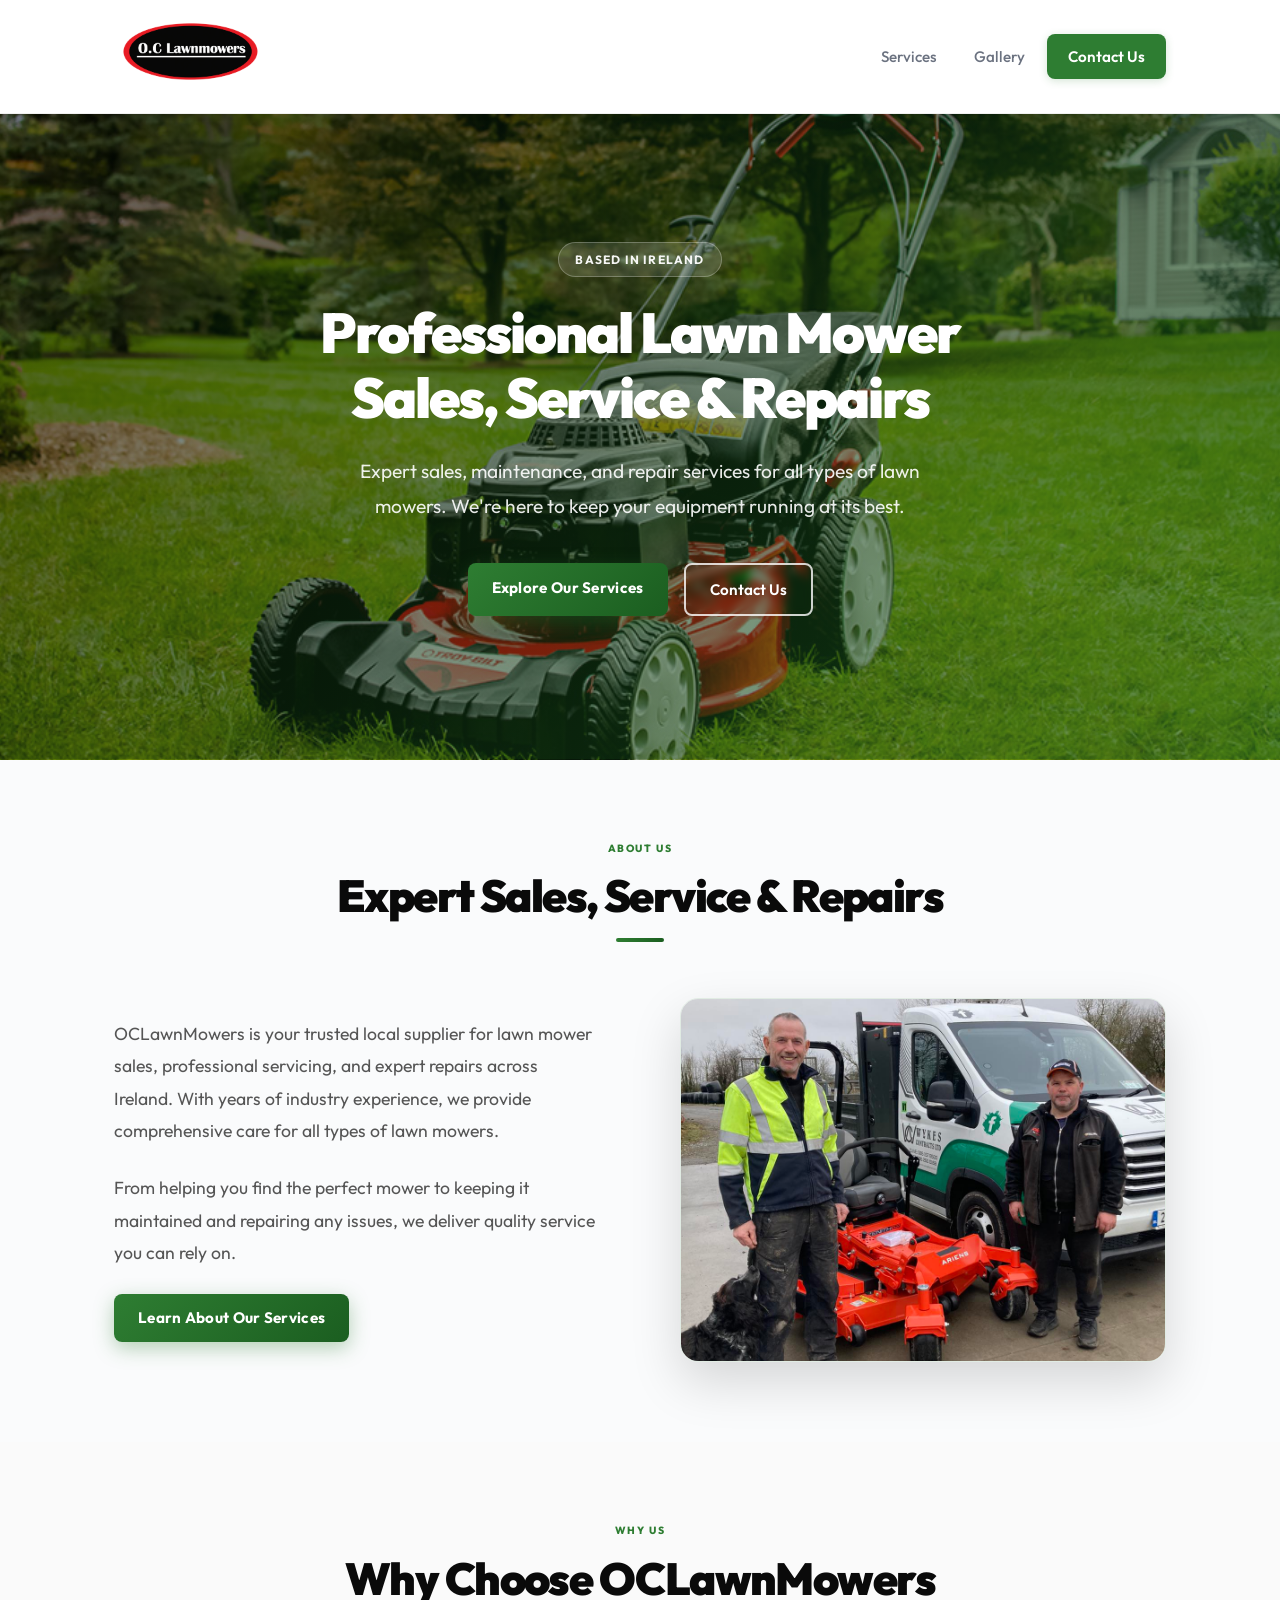
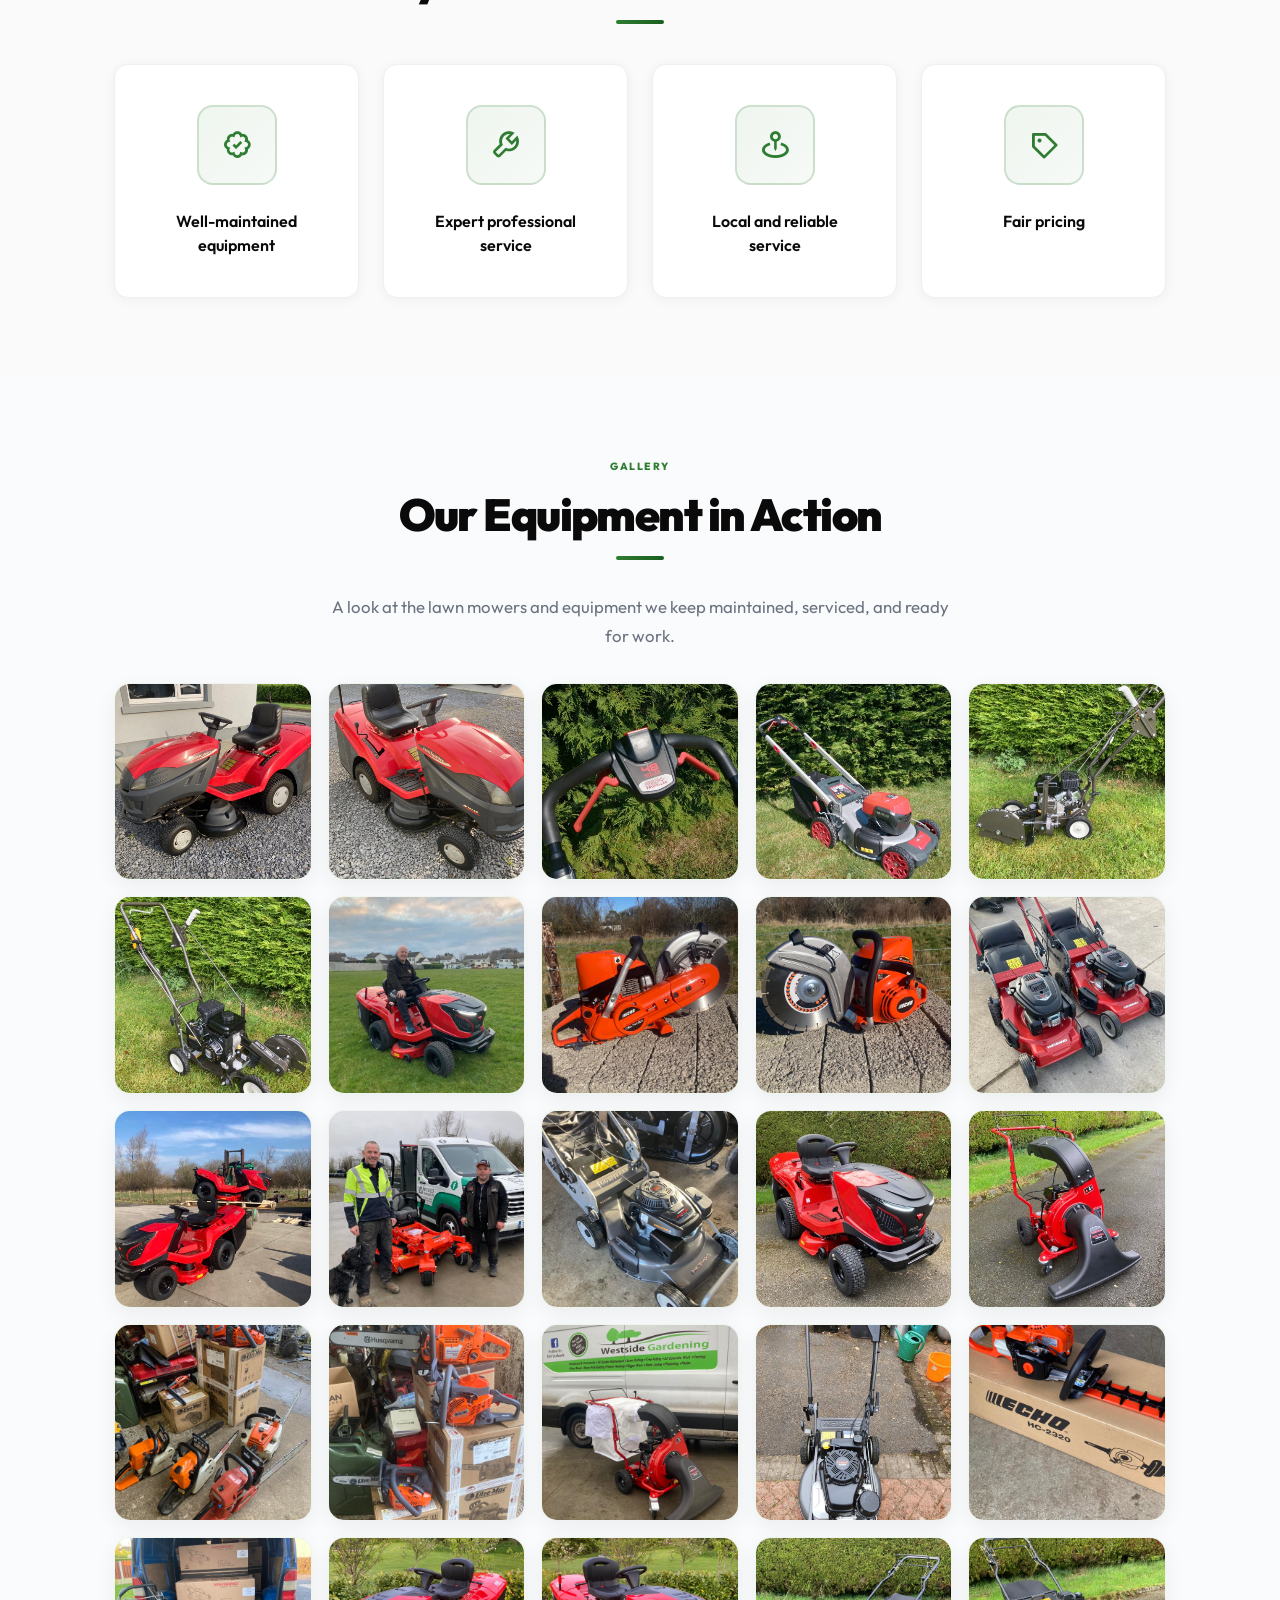
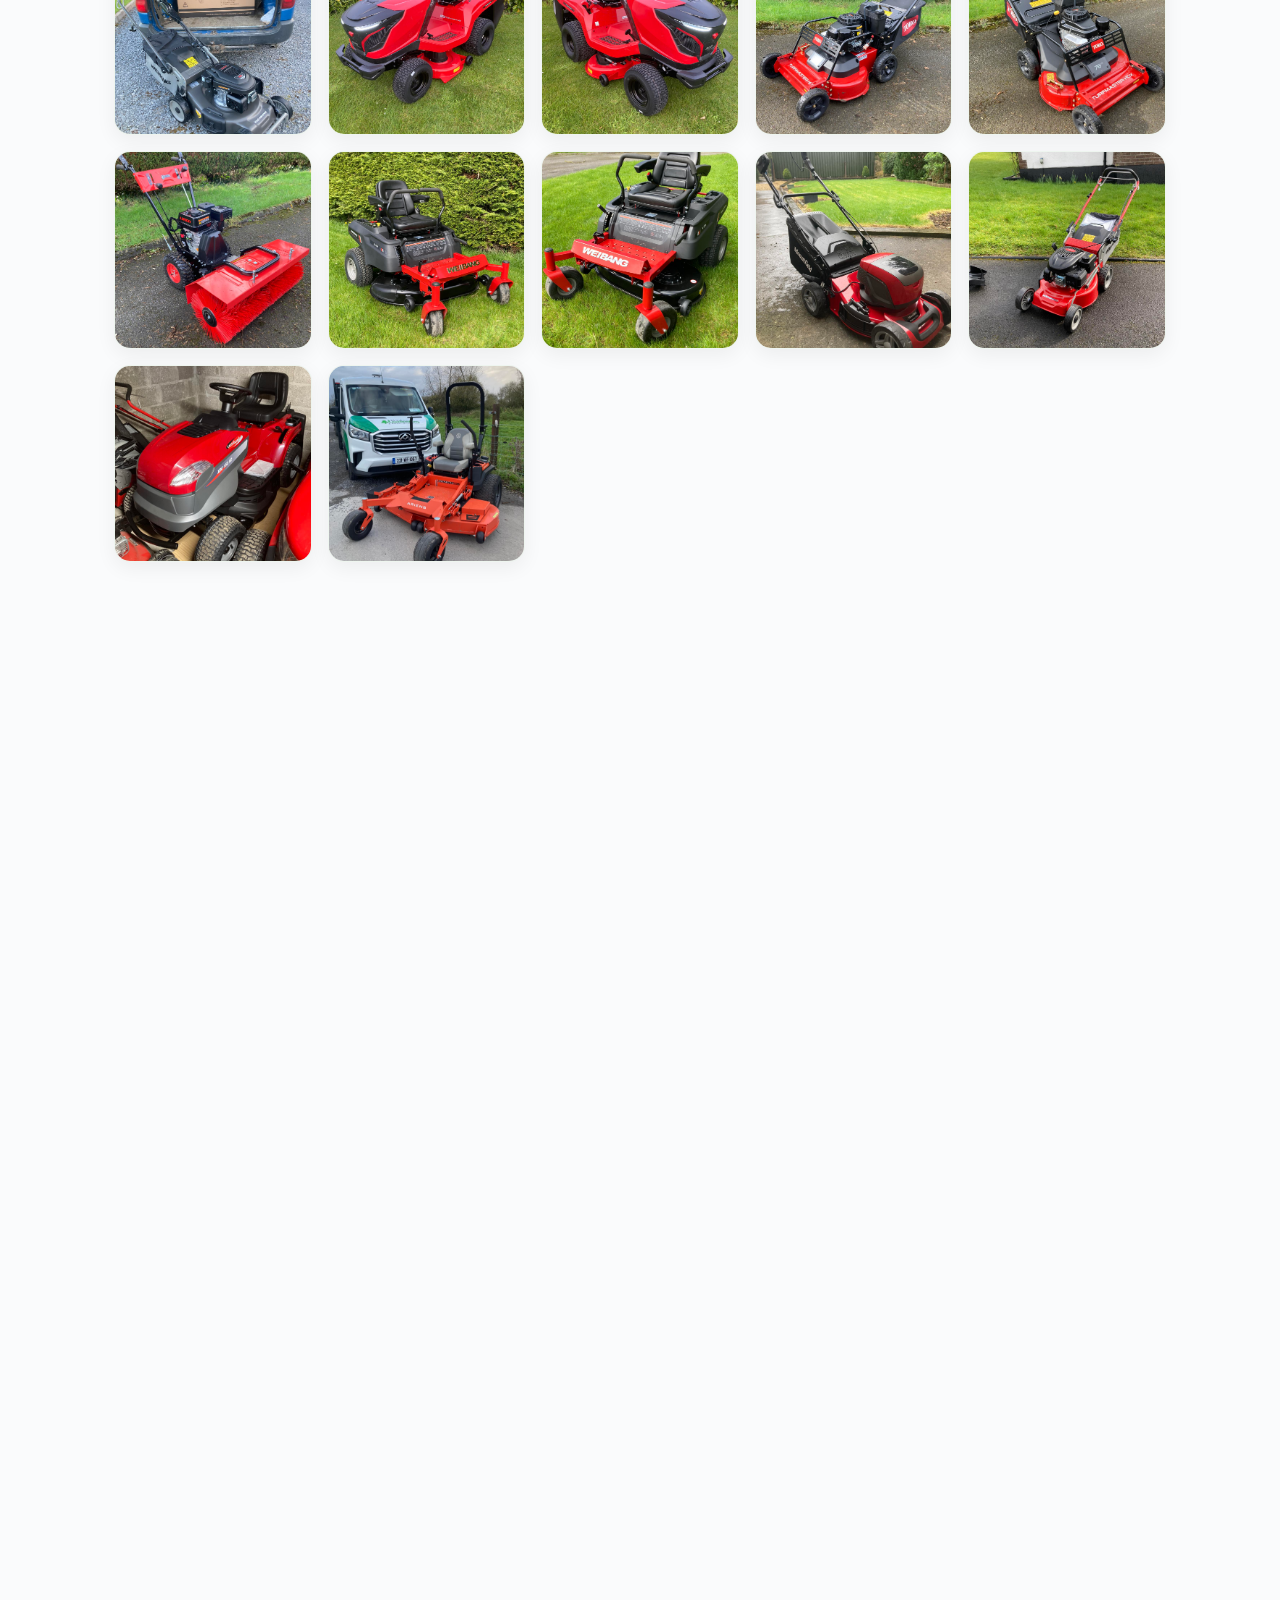
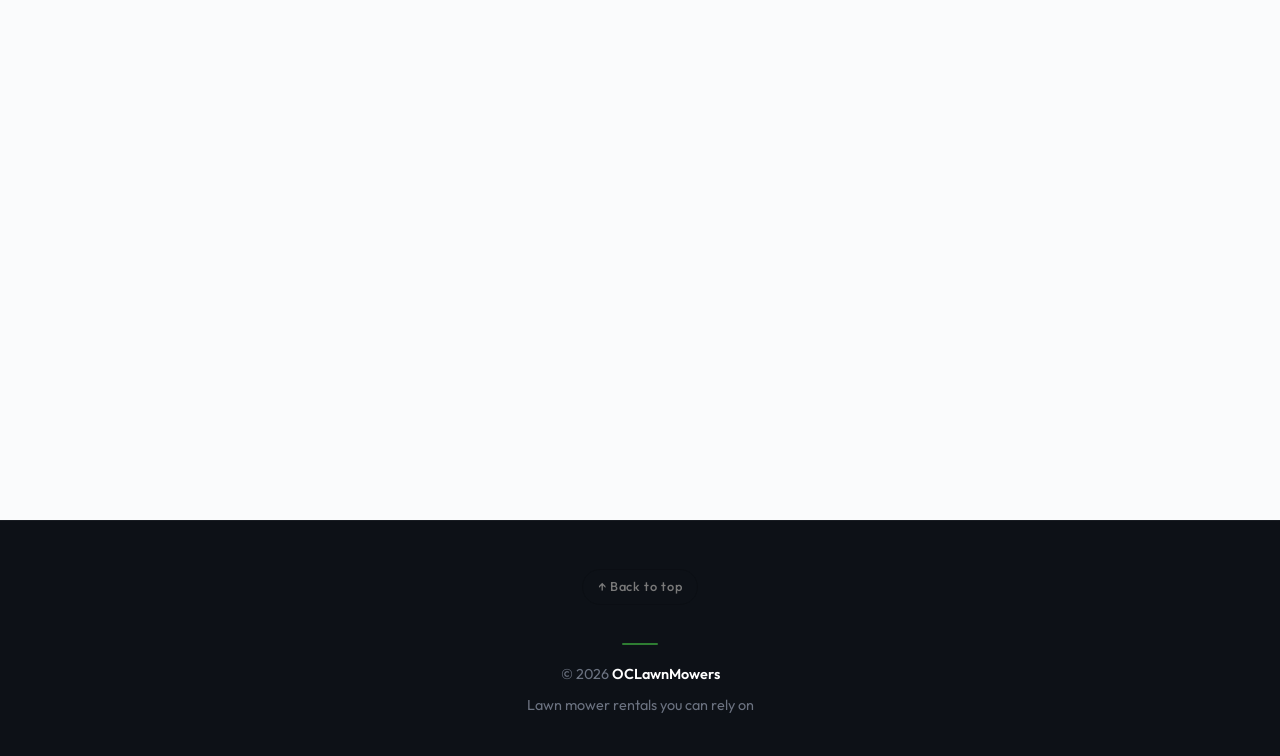
==== commit 09a68751: "Add and refine homepage Google reviews section" ====
--- a/index.html
+++ b/index.html
@@ -4,7 +4,38 @@
     <meta charset="UTF-8" />
     <meta name="viewport" content="width=device-width, initial-scale=1.0" />
     <title>OC Lawn Mowers | Sales, Service & Repairs</title>
-    <link rel="icon" type="image/png" href="images/tab_logo.png" />
+    <meta name="description" content="Expert lawn mower sales, service, and repair in Ireland. Professional equipment maintenance and repairs for all types of lawn mowers." />
+    <link rel="icon" type="image/png" href="images/logo2.png" />
+    <!-- Open Graph / Facebook -->
+    <meta property="og:type" content="website" />
+    <meta property="og:url" content="https://www.oclawnmowers.com/" />
+    <meta property="og:title" content="OC Lawn Mowers | Sales, Service & Repairs" />
+    <meta property="og:description" content="Expert lawn mower sales, service, and repair in Ireland. Professional equipment maintenance and repairs for all types of lawn mowers." />
+    <meta property="og:image" content="https://www.oclawnmowers.com/images/logo2.png" />
+    <meta property="og:image:width" content="200" />
+    <meta property="og:image:height" content="200" />
+    <!-- Twitter -->
+    <meta property="twitter:card" content="summary" />
+    <meta property="twitter:url" content="https://www.oclawnmowers.com/" />
+    <meta property="twitter:title" content="OC Lawn Mowers | Sales, Service & Repairs" />
+    <meta property="twitter:description" content="Expert lawn mower sales, service, and repair in Ireland. Professional equipment maintenance and repairs." />
+    <meta property="twitter:image" content="https://www.oclawnmowers.com/images/logo2.png" />
+    <!-- Schema.org structured data -->
+    <script type="application/ld+json">
+    {
+      "@context": "https://schema.org",
+      "@type": "LocalBusiness",
+      "name": "OC Lawn Mowers",
+      "image": "https://www.oclawnmowers.com/images/logo2.png",
+      "description": "Expert lawn mower sales, service, and repair in Ireland",
+      "url": "https://www.oclawnmowers.com/",
+      "address": {
+        "@type": "PostalAddress",
+        "addressCountry": "IE"
+      },
+      "areaServed": "IE"
+    }
+    </script>
     <link rel="preconnect" href="https://fonts.googleapis.com" />
     <link rel="preconnect" href="https://fonts.gstatic.com" crossorigin />
     <link href="https://fonts.googleapis.com/css2?family=Outfit:wght@400;500;600;700;800&display=swap" rel="stylesheet" />
@@ -152,6 +183,70 @@
       </div>
     </section>
 
+    <section class="section reviews-section" id="google-reviews" data-google-reviews data-api-key="" data-place-id="">
+      <span class="section-label">Customer Feedback</span>
+      <h2>Google Reviews</h2>
+      <div class="section-divider"></div>
+      <p class="section-text">
+        See what local customers are saying about our sales, servicing, and repair work.
+      </p>
+
+      <div class="card reviews-summary">
+        <div class="reviews-summary-stars" data-google-summary-stars aria-label="Google review rating preview">
+          <i class='bx bxs-star'></i>
+          <i class='bx bxs-star'></i>
+          <i class='bx bxs-star'></i>
+          <i class='bx bxs-star'></i>
+          <i class='bx bxs-star'></i>
+        </div>
+        <div class="reviews-summary-meta">
+          <strong data-google-rating>Trusted by Google customers</strong>
+          <span data-google-count>Tap below to read our latest reviews.</span>
+        </div>
+        <div class="reviews-summary-actions">
+          <a href="https://www.google.com/maps/search/?api=1&query=OC+Lawnmowers+Athlone" target="_blank" rel="noopener noreferrer" class="btn primary review-secondary-btn">Leave a Review</a>
+        </div>
+      </div>
+
+      <div class="reviews-grid" data-google-review-list>
+        <article class="card review-card">
+          <div class="review-stars" aria-label="5 star review">
+            <i class='bx bxs-star'></i>
+            <i class='bx bxs-star'></i>
+            <i class='bx bxs-star'></i>
+            <i class='bx bxs-star'></i>
+            <i class='bx bxs-star'></i>
+          </div>
+          <p class="review-text">"Dropped my lawnmower for service. Very busy place and Ollie is friendly and helpful."</p>
+          <p class="review-author">Pat Egan</p>
+        </article>
+
+        <article class="card review-card">
+          <div class="review-stars" aria-label="5 star review">
+            <i class='bx bxs-star'></i>
+            <i class='bx bxs-star'></i>
+            <i class='bx bxs-star'></i>
+            <i class='bx bxs-star'></i>
+            <i class='bx bxs-star'></i>
+          </div>
+          <p class="review-text">"The only place to go to sort your mower out."</p>
+          <p class="review-author">Gareth Lowe</p>
+        </article>
+
+        <article class="card review-card">
+          <div class="review-stars" aria-label="5 star review">
+            <i class='bx bxs-star'></i>
+            <i class='bx bxs-star'></i>
+            <i class='bx bxs-star'></i>
+            <i class='bx bxs-star'></i>
+            <i class='bx bxs-star'></i>
+          </div>
+          <p class="review-text">"This man knows his stuff, great service and great prices. No problem recommending Ollie at OC lawnmowers."</p>
+          <p class="review-author">Mick Mc Donald</p>
+        </article>
+      </div>
+    </section>
+
     <div class="lightbox" aria-hidden="true" role="dialog" aria-label="Gallery image preview">
       <button class="lightbox-close" type="button" aria-label="Close image preview">&times;</button>
       <img class="lightbox-image" src="" alt="" />
--- a/style.css
+++ b/style.css
@@ -393,6 +393,105 @@
   background: linear-gradient(135deg, rgba(46, 125, 50, 0.2), rgba(46, 125, 50, 0.1));
   border-color: var(--green);
   transform: scale(1.12) rotate(2deg);
+}
+
+/* =========================
+   GOOGLE REVIEWS
+========================= */
+.reviews-section {
+  padding-top: 1rem;
+}
+
+.reviews-summary {
+  margin-top: 2.2rem;
+  display: grid;
+  grid-template-columns: auto 1fr auto;
+  align-items: center;
+  gap: 1.25rem;
+  border: 1.5px solid rgba(46, 125, 50, 0.16);
+  background: linear-gradient(135deg, rgba(46, 125, 50, 0.06), rgba(255, 255, 255, 0.95));
+}
+
+.reviews-summary-stars,
+.review-stars {
+  display: inline-flex;
+  align-items: center;
+  gap: 0.18rem;
+}
+
+.reviews-summary-stars i,
+.review-stars i {
+  color: #f59e0b;
+  font-size: 1.1rem;
+}
+
+.reviews-summary-meta {
+  display: flex;
+  flex-direction: column;
+  gap: 0.1rem;
+}
+
+.reviews-summary-meta strong {
+  color: var(--dark);
+  font-size: 1.05rem;
+  letter-spacing: -0.01em;
+}
+
+.reviews-summary-meta span {
+  color: var(--gray);
+  font-size: 0.92rem;
+}
+
+.reviews-summary-actions {
+  display: flex;
+  gap: 0.7rem;
+}
+
+.btn.secondary.review-secondary-btn {
+  color: var(--green) !important;
+  border: 1.5px solid rgba(46, 125, 50, 0.34);
+  background: #ffffff;
+  backdrop-filter: none;
+  box-shadow: none;
+}
+
+.btn.secondary.review-secondary-btn:hover {
+  background: var(--green-light);
+  border-color: rgba(46, 125, 50, 0.72);
+  color: var(--green-dark) !important;
+  transform: translateY(-1px);
+}
+
+.btn.secondary.review-secondary-btn:focus-visible {
+  outline: 2px solid rgba(46, 125, 50, 0.24);
+  outline-offset: 2px;
+}
+
+.reviews-grid {
+  display: grid;
+  grid-template-columns: repeat(3, minmax(0, 1fr));
+  gap: 1.2rem;
+  margin-top: 1.2rem;
+}
+
+.review-card {
+  padding: 1.4rem 1.3rem 1.2rem;
+  border: 1px solid rgba(46, 125, 50, 0.1);
+}
+
+.review-text {
+  margin-top: 0.65rem;
+  color: var(--body);
+  font-size: 0.98rem;
+  line-height: 1.75;
+}
+
+.review-author {
+  margin-top: 0.75rem;
+  color: var(--dark);
+  font-size: 0.88rem;
+  font-weight: 700;
+  letter-spacing: 0.01em;
 }
 
 /* =========================
@@ -934,6 +1033,10 @@
   .about-image {
     order: -1;
   }
+
+  .gallery-grid {
+    grid-template-columns: repeat(3, minmax(0, 1fr));
+  }
 }
 
 @media (max-width: 768px) {
@@ -956,6 +1059,15 @@
 
   .section h2 {
     font-size: 1.6rem;
+  }
+
+  .gallery-grid {
+    grid-template-columns: repeat(3, minmax(0, 1fr));
+    gap: 0.75rem;
+  }
+
+  .gallery-item {
+    border-radius: 12px;
   }
 
   .hamburger {
@@ -1001,8 +1113,51 @@
   }
 
   .why-grid {
-    grid-template-columns: repeat(2, 1fr);
+    grid-template-columns: repeat(2, minmax(0, 1fr));
     gap: 1rem;
+  }
+
+  .why-card {
+    padding: 2rem 1rem;
+  }
+
+  .why-icon-wrap {
+    width: 72px;
+    height: 72px;
+    margin-bottom: 1.2rem;
+  }
+
+  .why-card i {
+    font-size: 1.75rem;
+  }
+
+  .why-card p {
+    font-size: 1rem;
+    line-height: 1.45;
+  }
+
+  .reviews-summary {
+    grid-template-columns: 1fr;
+    text-align: center;
+  }
+
+  .reviews-summary-stars {
+    justify-content: center;
+  }
+
+  .reviews-summary-actions {
+    justify-content: center;
+    flex-wrap: wrap;
+  }
+
+  .reviews-grid {
+    grid-template-columns: 1fr;
+  }
+}
+
+@media (min-width: 769px) and (max-width: 980px) {
+  .reviews-grid {
+    grid-template-columns: repeat(2, minmax(0, 1fr));
   }
 }
 
